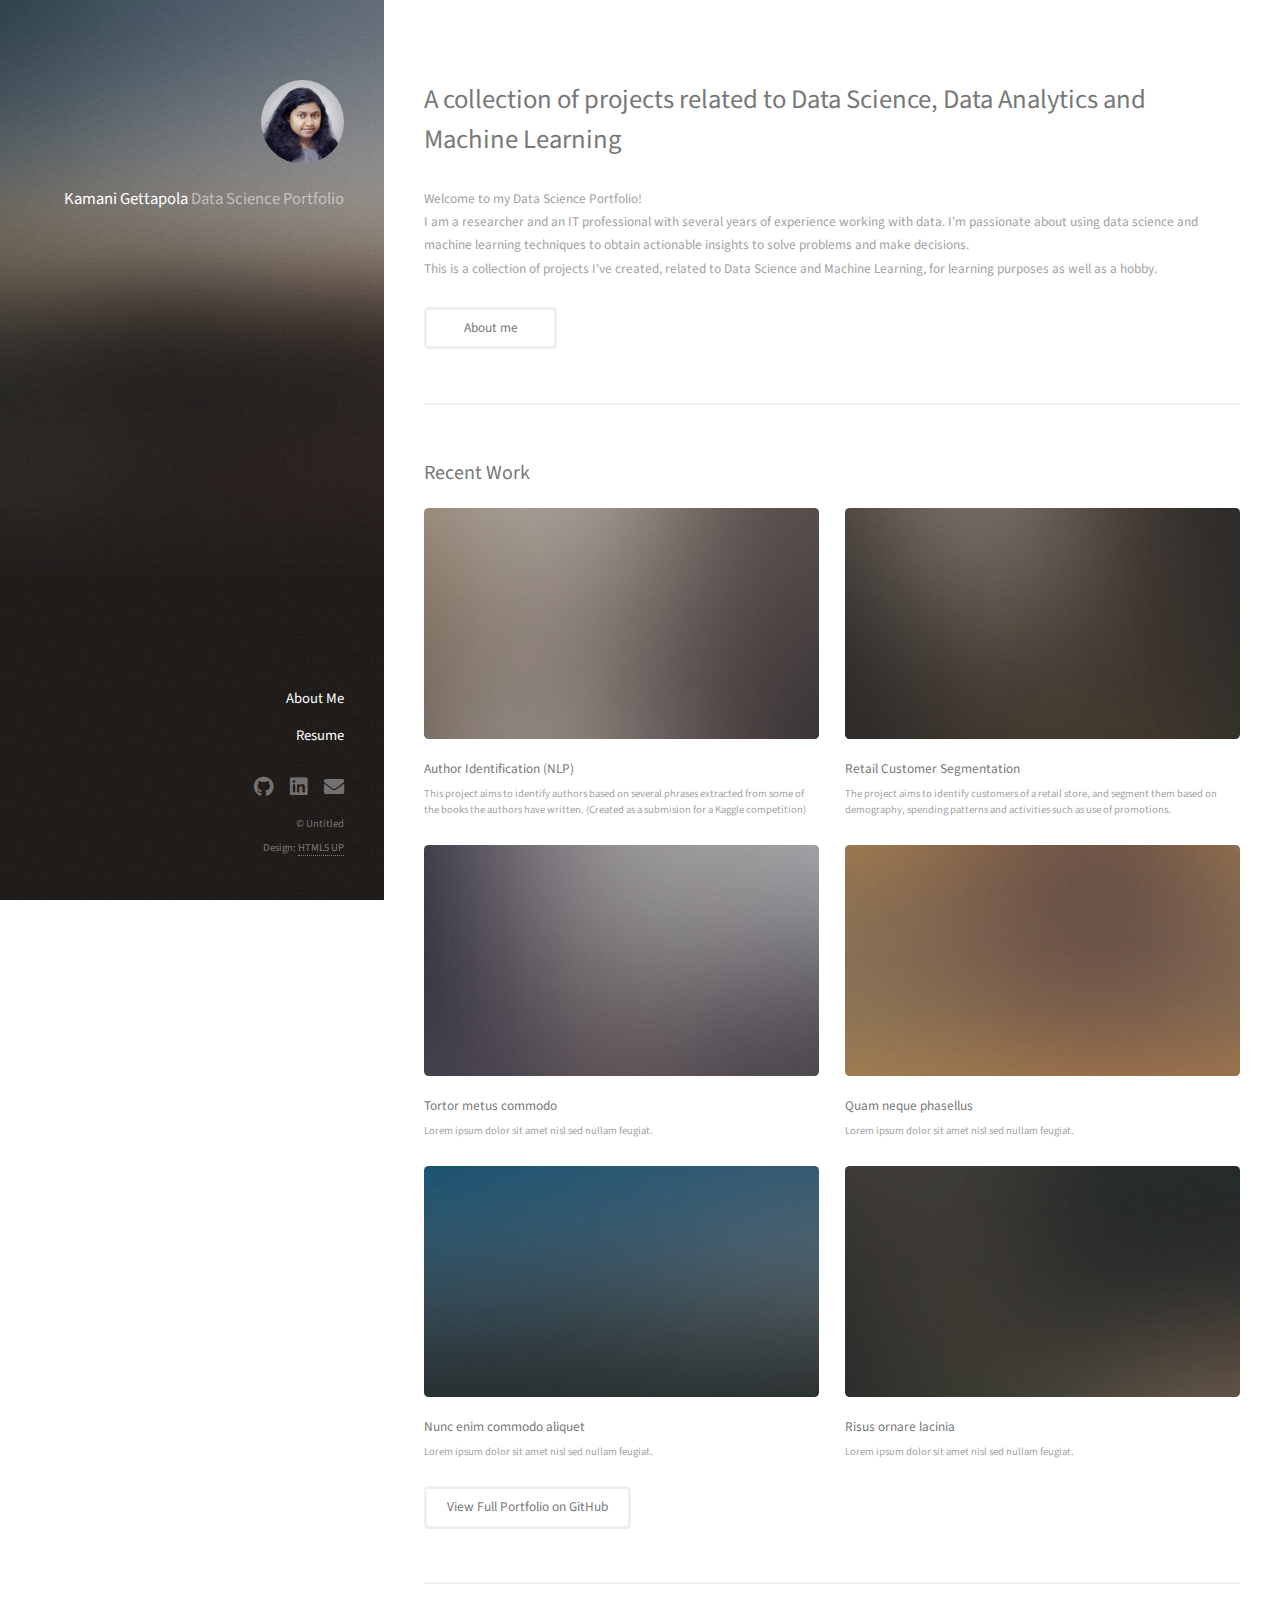
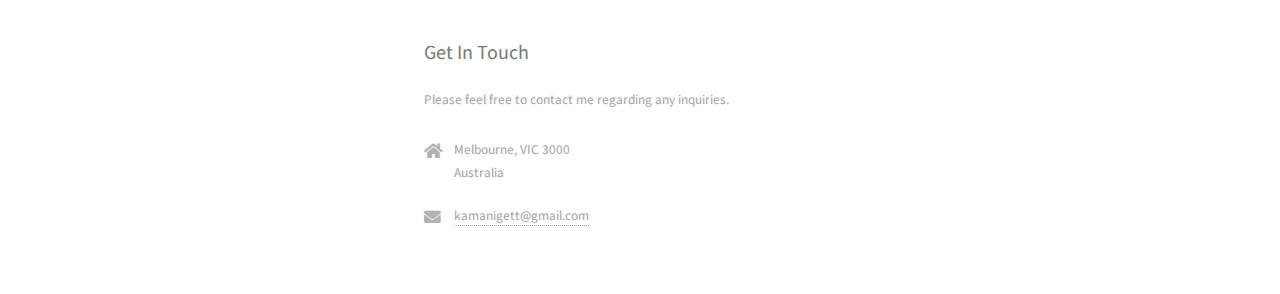
==== index.html @ 699a0526 "add two pages" ====
<!DOCTYPE HTML>
<!--
	Strata by HTML5 UP
	html5up.net | @ajlkn
	Free for personal and commercial use under the CCA 3.0 license (html5up.net/license)
-->
<html>

<head>
	<title>Strata by HTML5 UP</title>
	<meta charset="utf-8" />
	<meta name="viewport" content="width=device-width, initial-scale=1, user-scalable=no" />
	<link rel="stylesheet" href="assets/css/main.css" />
</head>

<body class="is-preload">

	<!-- Header -->
	<header id="header">
		<div class="inner">
			<a href="index.html" class="image avatar"><img src="images/avatar.jpg" alt="" /></a>
			<h1><strong>Kamani Gettapola</strong> <br>
				Data Science Portfolio<br /> </h1>

		</div>
		<div>
			<a href="about.html"><h4>About Me</h4></a>
			<a href="resume.html"><h4>Resume</h4></a>
		</div>
	</header>

	<!-- Main -->
	<div id="main">

		<!-- One -->
		<section id="one">
			<header class="major">
				<h2>A collection of projects related to Data Science, Data Analytics and Machine Learning</h2>
			</header>
			<p> Welcome to my Data Science Portfolio! <br> 
				I am a researcher and an IT professional with several years of experience working with data. 
				I'm passionate about using data science and machine learning techniques to obtain actionable insights to solve problems and make decisions.  
				<br>This is a collection of projects I've created, related to Data Science and Machine Learning, for learning purposes as well as a hobby. 
			</p>
			
			<ul class="actions">
				 <li><a href="#" class="button" onclick="location.href = './resume.html';">About me</a></li>
			</ul>
			 
		</section>

		<!-- Two -->
		<section id="two">
			<h2>Recent Work</h2>
			<div class="row">
				
				<article class="col-6 col-12-xsmall work-item">
					<a href = "https://www.kaggle.com/kigett/author-identification-nltk-naive-bayes" class="image fit thumb" alt=""><img src="images/thumbs/01.jpg"/></a>
					<h3> Author Identification (NLP)</h3>
					<p>This project aims to identify authors based on several phrases extracted from some of the books the authors have written. (Created as a submision for a Kaggle competition)</p>
				</article>

				<article class="col-6 col-12-xsmall work-item">
					<a href = "https://github.com/KIGet/Portfolio/blob/main/Projects/Customer%20Segmentation/CustomerSegmentation.ipynb" class="image fit thumb"><img src="images/thumbs/02.jpg" alt=""/></a>
					<h3>Retail Customer Segmentation </h3>
					<p>The project aims to identify customers of a retail store, and segment them based on demography, spending patterns and activities such as use of promotions.</p>
				</article>

				<article class="col-6 col-12-xsmall work-item">
					<a href = "" class="image fit thumb"><img src="images/thumbs/03.jpg" alt="" /></a>
					<h3>Tortor metus commodo</h3>
					<p>Lorem ipsum dolor sit amet nisl sed nullam feugiat.</p>
				</article>

				<article class="col-6 col-12-xsmall work-item">
					<a href=" " class="image fit thumb"><img src="images/thumbs/04.jpg" alt="" /></a>
					<h3>Quam neque phasellus</h3>
					<p>Lorem ipsum dolor sit amet nisl sed nullam feugiat.</p>
				</article>

				<article class="col-6 col-12-xsmall work-item">
					<a href=" " class="image fit thumb"><img src="images/thumbs/05.jpg" alt="" /></a>
					<h3>Nunc enim commodo aliquet</h3>
					<p>Lorem ipsum dolor sit amet nisl sed nullam feugiat.</p>
				</article>

				<article class="col-6 col-12-xsmall work-item">
					<a href=" " class="image fit thumb"><img src="images/thumbs/06.jpg" alt="" /></a>
					<h3>Risus ornare lacinia</h3>
					<p>Lorem ipsum dolor sit amet nisl sed nullam feugiat.</p>
				</article>

			</div>
			<ul class="actions">
				<li><a href="https://github.com/KIGet/Portfolio" class="button">View Full Portfolio on GitHub</a></li>
			</ul>
		</section>

		<!-- Three -->
		<section id="three">
			<h2>Get In Touch</h2>
			<p>Please feel free to contact me regarding any inquiries.</p>
			<div class="row">
				
				<div class="col-4 col-12-small">
					<ul class="labeled-icons">
						<li>
							<h3 class="icon solid fa-home"><span class="label">Address</span></h3>
							Melbourne, VIC 3000<br />
							Australia 
						</li>
						<!--
						<li>
							<h3 class="icon solid fa-mobile-alt"><span class="label">Phone</span></h3>
							
						</li>
						-->
						<li>
							<h3 class="icon solid fa-envelope"><span class="label">Email</span></h3>
							<a href="#">kamanigett@gmail.com</a>
						</li>
					</ul>
				</div>
			</div>
		</section>

		<!-- Four -->
		<!--
					<section id="four">
						<h2>Elements</h2>

						<section>
							<h4>Text</h4>
							<p>This is <b>bold</b> and this is <strong>strong</strong>. This is <i>italic</i> and this is <em>emphasized</em>.
							This is <sup>superscript</sup> text and this is <sub>subscript</sub> text.
							This is <u>underlined</u> and this is code: <code>for (;;) { ... }</code>. Finally, <a href="#">this is a link</a>.</p>
							<hr />
							<header>
								<h4>Heading with a Subtitle</h4>
								<p>Lorem ipsum dolor sit amet nullam id egestas urna aliquam</p>
							</header>
							<p>Nunc lacinia ante nunc ac lobortis. Interdum adipiscing gravida odio porttitor sem non mi integer non faucibus ornare mi ut ante amet placerat aliquet. Volutpat eu sed ante lacinia sapien lorem accumsan varius montes viverra nibh in adipiscing blandit tempus accumsan.</p>
							<header>
								<h5>Heading with a Subtitle</h5>
								<p>Lorem ipsum dolor sit amet nullam id egestas urna aliquam</p>
							</header>
							<p>Nunc lacinia ante nunc ac lobortis. Interdum adipiscing gravida odio porttitor sem non mi integer non faucibus ornare mi ut ante amet placerat aliquet. Volutpat eu sed ante lacinia sapien lorem accumsan varius montes viverra nibh in adipiscing blandit tempus accumsan.</p>
							<hr />
							<h2>Heading Level 2</h2>
							<h3>Heading Level 3</h3>
							<h4>Heading Level 4</h4>
							<h5>Heading Level 5</h5>
							<h6>Heading Level 6</h6>
							<hr />
							<h5>Blockquote</h5>
							<blockquote>Fringilla nisl. Donec accumsan interdum nisi, quis tincidunt felis sagittis eget tempus euismod. Vestibulum ante ipsum primis in faucibus vestibulum. Blandit adipiscing eu felis iaculis volutpat ac adipiscing accumsan faucibus. Vestibulum ante ipsum primis in faucibus lorem ipsum dolor sit amet nullam adipiscing eu felis.</blockquote>
							<h5>Preformatted</h5>
							<pre><code>i = 0;

while (!deck.isInOrder()) {
print 'Iteration ' + i;
deck.shuffle();
i++;
}

print 'It took ' + i + ' iterations to sort the deck.';</code></pre>
						</section>

						<section>
							<h4>Lists</h4>
							<div class="row">
								<div class="col-6 col-12-xsmall">
									<h5>Unordered</h5>
									<ul>
										<li>Dolor pulvinar etiam magna etiam.</li>
										<li>Sagittis adipiscing lorem eleifend.</li>
										<li>Felis enim feugiat dolore viverra.</li>
									</ul>
									<h5>Alternate</h5>
									<ul class="alt">
										<li>Dolor pulvinar etiam magna etiam.</li>
										<li>Sagittis adipiscing lorem eleifend.</li>
										<li>Felis enim feugiat dolore viverra.</li>
									</ul>
								</div>
								<div class="col-6 col-12-xsmall">
									<h5>Ordered</h5>
									<ol>
										<li>Dolor pulvinar etiam magna etiam.</li>
										<li>Etiam vel felis at lorem sed viverra.</li>
										<li>Felis enim feugiat dolore viverra.</li>
										<li>Dolor pulvinar etiam magna etiam.</li>
										<li>Etiam vel felis at lorem sed viverra.</li>
										<li>Felis enim feugiat dolore viverra.</li>
									</ol>
									<h5>Icons</h5>
									<ul class="icons">
										<li><a href="#" class="icon brands fa-twitter"><span class="label">Twitter</span></a></li>
										<li><a href="#" class="icon brands fa-facebook-f"><span class="label">Facebook</span></a></li>
										<li><a href="#" class="icon brands fa-instagram"><span class="label">Instagram</span></a></li>
										<li><a href="#" class="icon brands fa-github"><span class="label">Github</span></a></li>
										<li><a href="#" class="icon brands fa-dribbble"><span class="label">Dribbble</span></a></li>
										<li><a href="#" class="icon brands fa-tumblr"><span class="label">Tumblr</span></a></li>
									</ul>
								</div>
							</div>
							<h5>Actions</h5>
							<ul class="actions">
								<li><a href="#" class="button primary">Default</a></li>
								<li><a href="#" class="button">Default</a></li>
							</ul>
							<ul class="actions small">
								<li><a href="#" class="button primary small">Small</a></li>
								<li><a href="#" class="button small">Small</a></li>
							</ul>
							<div class="row">
								<div class="col-6 col-12-small">
									<ul class="actions stacked">
										<li><a href="#" class="button primary">Default</a></li>
										<li><a href="#" class="button">Default</a></li>
									</ul>
								</div>
								<div class="col-6 col-12-small">
									<ul class="actions stacked">
										<li><a href="#" class="button primary small">Small</a></li>
										<li><a href="#" class="button small">Small</a></li>
									</ul>
								</div>
								<div class="col-6 col-12-small">
									<ul class="actions stacked">
										<li><a href="#" class="button primary fit">Default</a></li>
										<li><a href="#" class="button fit">Default</a></li>
									</ul>
								</div>
								<div class="col-6 col-12-small">
									<ul class="actions stacked">
										<li><a href="#" class="button primary small fit">Small</a></li>
										<li><a href="#" class="button small fit">Small</a></li>
									</ul>
								</div>
							</div>
						</section>

						<section>
							<h4>Table</h4>
							<h5>Default</h5>
							<div class="table-wrapper">
								<table>
									<thead>
										<tr>
											<th>Name</th>
											<th>Description</th>
											<th>Price</th>
										</tr>
									</thead>
									<tbody>
										<tr>
											<td>Item One</td>
											<td>Ante turpis integer aliquet porttitor.</td>
											<td>29.99</td>
										</tr>
										<tr>
											<td>Item Two</td>
											<td>Vis ac commodo adipiscing arcu aliquet.</td>
											<td>19.99</td>
										</tr>
										<tr>
											<td>Item Three</td>
											<td> Morbi faucibus arcu accumsan lorem.</td>
											<td>29.99</td>
										</tr>
										<tr>
											<td>Item Four</td>
											<td>Vitae integer tempus condimentum.</td>
											<td>19.99</td>
										</tr>
										<tr>
											<td>Item Five</td>
											<td>Ante turpis integer aliquet porttitor.</td>
											<td>29.99</td>
										</tr>
									</tbody>
									<tfoot>
										<tr>
											<td colspan="2"></td>
											<td>100.00</td>
										</tr>
									</tfoot>
								</table>
							</div>

							<h5>Alternate</h5>
							<div class="table-wrapper">
								<table class="alt">
									<thead>
										<tr>
											<th>Name</th>
											<th>Description</th>
											<th>Price</th>
										</tr>
									</thead>
									<tbody>
										<tr>
											<td>Item One</td>
											<td>Ante turpis integer aliquet porttitor.</td>
											<td>29.99</td>
										</tr>
										<tr>
											<td>Item Two</td>
											<td>Vis ac commodo adipiscing arcu aliquet.</td>
											<td>19.99</td>
										</tr>
										<tr>
											<td>Item Three</td>
											<td> Morbi faucibus arcu accumsan lorem.</td>
											<td>29.99</td>
										</tr>
										<tr>
											<td>Item Four</td>
											<td>Vitae integer tempus condimentum.</td>
											<td>19.99</td>
										</tr>
										<tr>
											<td>Item Five</td>
											<td>Ante turpis integer aliquet porttitor.</td>
											<td>29.99</td>
										</tr>
									</tbody>
									<tfoot>
										<tr>
											<td colspan="2"></td>
											<td>100.00</td>
										</tr>
									</tfoot>
								</table>
							</div>
						</section>

						<section>
							<h4>Buttons</h4>
							<ul class="actions">
								<li><a href="#" class="button primary">Primary</a></li>
								<li><a href="#" class="button">Default</a></li>
							</ul>
							<ul class="actions">
								<li><a href="#" class="button large">Large</a></li>
								<li><a href="#" class="button">Default</a></li>
								<li><a href="#" class="button small">Small</a></li>
							</ul>
							<ul class="actions fit">
								<li><a href="#" class="button primary fit">Fit</a></li>
								<li><a href="#" class="button fit">Fit</a></li>
							</ul>
							<ul class="actions fit small">
								<li><a href="#" class="button primary fit small">Fit + Small</a></li>
								<li><a href="#" class="button fit small">Fit + Small</a></li>
							</ul>
							<ul class="actions">
								<li><a href="#" class="button primary icon solid fa-download">Icon</a></li>
								<li><a href="#" class="button icon solid fa-download">Icon</a></li>
							</ul>
							<ul class="actions">
								<li><span class="button primary disabled">Primary</span></li>
								<li><span class="button disabled">Default</span></li>
							</ul>
						</section>

						<section>
							<h4>Form</h4>
							<form method="post" action="#">
								<div class="row gtr-uniform gtr-50">
									<div class="col-6 col-12-xsmall">
										<input type="text" name="demo-name" id="demo-name" value="" placeholder="Name" />
									</div>
									<div class="col-6 col-12-xsmall">
										<input type="email" name="demo-email" id="demo-email" value="" placeholder="Email" />
									</div>
									<div class="col-12">
										<select name="demo-category" id="demo-category">
											<option value="">- Category -</option>
											<option value="1">Manufacturing</option>
											<option value="1">Shipping</option>
											<option value="1">Administration</option>
											<option value="1">Human Resources</option>
										</select>
									</div>
									<div class="col-4 col-12-small">
										<input type="radio" id="demo-priority-low" name="demo-priority" checked>
										<label for="demo-priority-low">Low Priority</label>
									</div>
									<div class="col-4 col-12-small">
										<input type="radio" id="demo-priority-normal" name="demo-priority">
										<label for="demo-priority-normal">Normal Priority</label>
									</div>
									<div class="col-4 col-12-small">
										<input type="radio" id="demo-priority-high" name="demo-priority">
										<label for="demo-priority-high">High Priority</label>
									</div>
									<div class="col-6 col-12-small">
										<input type="checkbox" id="demo-copy" name="demo-copy">
										<label for="demo-copy">Email me a copy of this message</label>
									</div>
									<div class="col-6 col-12-small">
										<input type="checkbox" id="demo-human" name="demo-human" checked>
										<label for="demo-human">I am a human and not a robot</label>
									</div>
									<div class="col-12">
										<textarea name="demo-message" id="demo-message" placeholder="Enter your message" rows="6"></textarea>
									</div>
									<div class="col-12">
										<ul class="actions">
											<li><input type="submit" value="Send Message" class="primary" /></li>
											<li><input type="reset" value="Reset" /></li>
										</ul>
									</div>
								</div>
							</form>
						</section>

						<section>
							<h4>Image</h4>
							<h5>Fit</h5>
							<div class="box alt">
								<div class="row gtr-50 gtr-uniform">
									<div class="col-12"><span class="image fit"><img src="images/fulls/05.jpg" alt="" /></span></div>
									<div class="col-4"><span class="image fit"><img src="images/thumbs/01.jpg" alt="" /></span></div>
									<div class="col-4"><span class="image fit"><img src="images/thumbs/02.jpg" alt="" /></span></div>
									<div class="col-4"><span class="image fit"><img src="images/thumbs/03.jpg" alt="" /></span></div>
									<div class="col-4"><span class="image fit"><img src="images/thumbs/04.jpg" alt="" /></span></div>
									<div class="col-4"><span class="image fit"><img src="images/thumbs/05.jpg" alt="" /></span></div>
									<div class="col-4"><span class="image fit"><img src="images/thumbs/06.jpg" alt="" /></span></div>
									<div class="col-4"><span class="image fit"><img src="images/thumbs/03.jpg" alt="" /></span></div>
									<div class="col-4"><span class="image fit"><img src="images/thumbs/02.jpg" alt="" /></span></div>
									<div class="col-4"><span class="image fit"><img src="images/thumbs/01.jpg" alt="" /></span></div>
								</div>
							</div>
							<h5>Left &amp; Right</h5>
							<p><span class="image left"><img src="images/avatar.jpg" alt="" /></span>Fringilla nisl. Donec accumsan interdum nisi, quis tincidunt felis sagittis eget. tempus euismod. Vestibulum ante ipsum primis in faucibus vestibulum. Blandit adipiscing eu felis iaculis volutpat ac adipiscing accumsan eu faucibus. Integer ac pellentesque praesent tincidunt felis sagittis eget. tempus euismod. Vestibulum ante ipsum primis in faucibus vestibulum. Blandit adipiscing eu felis iaculis volutpat ac adipiscing accumsan eu faucibus. Integer ac pellentesque praesent. Donec accumsan interdum nisi, quis tincidunt felis sagittis eget. tempus euismod. Vestibulum ante ipsum primis in faucibus vestibulum. Blandit adipiscing eu felis iaculis volutpat ac adipiscing accumsan eu faucibus. Integer ac pellentesque praesent tincidunt felis sagittis eget. tempus euismod. Vestibulum ante ipsum primis in faucibus vestibulum. Blandit adipiscing eu felis iaculis volutpat ac adipiscing accumsan eu faucibus. Integer ac pellentesque praesent.</p>
							<p><span class="image right"><img src="images/avatar.jpg" alt="" /></span>Fringilla nisl. Donec accumsan interdum nisi, quis tincidunt felis sagittis eget. tempus euismod. Vestibulum ante ipsum primis in faucibus vestibulum. Blandit adipiscing eu felis iaculis volutpat ac adipiscing accumsan eu faucibus. Integer ac pellentesque praesent tincidunt felis sagittis eget. tempus euismod. Vestibulum ante ipsum primis in faucibus vestibulum. Blandit adipiscing eu felis iaculis volutpat ac adipiscing accumsan eu faucibus. Integer ac pellentesque praesent. Donec accumsan interdum nisi, quis tincidunt felis sagittis eget. tempus euismod. Vestibulum ante ipsum primis in faucibus vestibulum. Blandit adipiscing eu felis iaculis volutpat ac adipiscing accumsan eu faucibus. Integer ac pellentesque praesent tincidunt felis sagittis eget. tempus euismod. Vestibulum ante ipsum primis in faucibus vestibulum. Blandit adipiscing eu felis iaculis volutpat ac adipiscing accumsan eu faucibus. Integer ac pellentesque praesent.</p>
						</section>

					</section>
				-->

	</div>

	<!-- Footer -->
	<footer id="footer">
		<div class="inner">
			<ul class="icons">
				<li><a href="https://github.com/KIGet/Portfolio" class="icon brands fa-github"><span class="label">Github</span></a></li>
				<li><a href="https://www.linkedin.com/in/indrachapagettapola/" class="icon brands fa-linkedin"><span class="label">LinkedIn</span></a></li>
				<li><a href="mailto:kamanigett@gmail.com" class="icon solid fa-envelope"><span class="label">Email</span></a></li>
			</ul>
			<ul class="copyright">
				<li>&copy; Untitled</li>
				<li>Design: <a href="http://html5up.net">HTML5 UP</a></li>
			</ul>
		</div>
	</footer>

	<!-- Scripts -->
	<script src="assets/js/jquery.min.js"></script>
	<!-- 	<script src="assets/js/jquery.poptrox.min.js"></script> -->
	<script src="assets/js/browser.min.js"></script>
	<script src="assets/js/breakpoints.min.js"></script>
	<script src="assets/js/util.js"></script>
	<script src="assets/js/main.js"></script>

</body>

</html>
---- assets/css/main.css ----
@import url("fontawesome-all.min.css");
@import url("https://fonts.googleapis.com/css?family=Source+Sans+Pro:400,400italic");

/*
	Strata by HTML5 UP
	html5up.net | @ajlkn
	Free for personal and commercial use under the CCA 3.0 license (html5up.net/license)
*/

html, body, div, span, applet, object,
iframe, h1, h2, h3, h4, h5, h6, p, blockquote,
pre, a, abbr, acronym, address, big, cite,
code, del, dfn, em, img, ins, kbd, q, s, samp,
small, strike, strong, sub, sup, tt, var, b,
u, i, center, dl, dt, dd, ol, ul, li, fieldset,
form, label, legend, table, caption, tbody,
tfoot, thead, tr, th, td, article, aside,
canvas, details, embed, figure, figcaption,
footer, header, hgroup, menu, nav, output, ruby,
section, summary, time, mark, audio, video {
	margin: 0;
	padding: 0;
	border: 0;
	font-size: 100%;
	font: inherit;
	vertical-align: baseline;}

article, aside, details, figcaption, figure,
footer, header, hgroup, menu, nav, section {
	display: block;}

body {
	line-height: 1;
}

ol, ul {
	list-style: none;
}

blockquote, q {
	quotes: none;
}

	blockquote:before, blockquote:after, q:before, q:after {
		content: '';
		content: none;
	}

table {
	border-collapse: collapse;
	border-spacing: 0;
}

body {
	-webkit-text-size-adjust: none;
}

mark {
	background-color: transparent;
	color: inherit;
}

input::-moz-focus-inner {
	border: 0;
	padding: 0;
}

input, select, textarea {
	-moz-appearance: none;
	-webkit-appearance: none;
	-ms-appearance: none;
	appearance: none;
}

/* Basic */

	html {
		box-sizing: border-box;
	}

	*, *:before, *:after {
		box-sizing: inherit;
	}

	body {
		background: #fff;
	}

		body.is-preload *, body.is-preload *:before, body.is-preload *:after {
			-moz-animation: none !important;
			-webkit-animation: none !important;
			-ms-animation: none !important;
			animation: none !important;
			-moz-transition: none !important;
			-webkit-transition: none !important;
			-ms-transition: none !important;
			transition: none !important;
		}

	body, input, select, textarea {
		color: #a2a2a2;
		font-family: "Source Sans Pro", Helvetica, sans-serif;
		font-size: 11pt;
		font-weight: 400;
		line-height: 1.75em;
	}

	a {
		-moz-transition: color 0.2s ease-in-out, border-color 0.2s ease-in-out;
		-webkit-transition: color 0.2s ease-in-out, border-color 0.2s ease-in-out;
		-ms-transition: color 0.2s ease-in-out, border-color 0.2s ease-in-out;
		transition: color 0.2s ease-in-out, border-color 0.2s ease-in-out;
		border-bottom: dotted 1px;
		color: #49bf9d;
		text-decoration: none;
	}

		a:hover {
			border-bottom-color: transparent;
			color: #49bf9d !important;
			text-decoration: none;
		}

	strong, b {
		color: #787878;
		font-weight: 400;
	}

	em, i {
		font-style: italic;
	}

	p {
		margin: 0 0 2em 0;
	}

	h1, h2, h3, h4, h5, h6 {
		color: #787878;
		font-weight: 400;
		line-height: 1em;
		margin: 0 0 1em 0;
	}

		h1 a, h2 a, h3 a, h4 a, h5 a, h6 a {
			color: inherit;
			text-decoration: none;
		}

	h1 {
		font-size: 2.0em;
		line-height: 1.5em;
	}

	h2 {
		font-size: 1.5em;
		line-height: 1.5em;
	}

	h3 {
		font-size: 1.25em;
		line-height: 1.5em;
	}

	h4 {
		font-size: 1.1em;
		line-height: 1.5em;
	}

	h5 {
		font-size: 0.9em;
		line-height: 1.5em;
	}

	h6 {
		font-size: 0.7em;
		line-height: 1.5em;
	}

	sub {
		font-size: 0.8em;
		position: relative;
		top: 0.5em;
	}

	sup {
		font-size: 0.8em;
		position: relative;
		top: -0.5em;
	}

	hr {
		border: 0;
		border-bottom: solid 2px #efefef;
		margin: 2em 0;
	}

		hr.major {
			margin: 3em 0;
		}

	blockquote {
		border-left: solid 6px #efefef;
		font-style: italic;
		margin: 0 0 2em 0;
		padding: 0.5em 0 0.5em 1.5em;
	}

	code {
		background: #f7f7f7;
		border-radius: 0.35em;
		border: solid 2px #efefef;
		font-family: "Courier New", monospace;
		font-size: 0.9em;
		margin: 0 0.25em;
		padding: 0.25em 0.65em;
	}

	pre {
		-webkit-overflow-scrolling: touch;
		font-family: "Courier New", monospace;
		font-size: 0.9em;
		margin: 0 0 2em 0;
	}

		pre code {
			display: block;
			line-height: 1.75em;
			padding: 1em 1.5em;
			overflow-x: auto;
		}

	.align-left {
		text-align: left;
	}

	.align-center {
		text-align: center;
	}

	.align-right {
		text-align: right;
	}

/* Container */

	.container {
		margin: 0 auto;
		max-width: calc(100% - 4em);
		width: 100%;
	}

		.container.xsmall {
			width: 25%;
		}

		.container.small {
			width: 50%;
		}

		.container.medium {
			width: 75%;
		}

		.container.large {
			width: 125%;
		}

		.container.xlarge {
			width: 150%;
		}

		.container.max {
			width: 100%;
		}

		@media screen and (max-width: 980px) {

			.container {
				width: 100% !important;
				max-width: 100% !important;
			}

		}

		@media screen and (max-width: 480px) {

			.container {
				max-width: calc(100% - 3em);
			}

		}

/* Row */

	.row {
		display: flex;
		flex-wrap: wrap;
		box-sizing: border-box;
		align-items: stretch;
	}

		.row > * {
			box-sizing: border-box;
		}

		.row.gtr-uniform > * > :last-child {
			margin-bottom: 0;
		}

		.row.aln-left {
			justify-content: flex-start;
		}

		.row.aln-center {
			justify-content: center;
		}

		.row.aln-right {
			justify-content: flex-end;
		}

		.row.aln-top {
			align-items: flex-start;
		}

		.row.aln-middle {
			align-items: center;
		}

		.row.aln-bottom {
			align-items: flex-end;
		}

		.row > .imp {
			order: -1;
		}

		.row > .col-1 {
			width: 8.33333%;
		}

		.row > .off-1 {
			margin-left: 8.33333%;
		}

		.row > .col-2 {
			width: 16.66667%;
		}

		.row > .off-2 {
			margin-left: 16.66667%;
		}

		.row > .col-3 {
			width: 25%;
		}

		.row > .off-3 {
			margin-left: 25%;
		}

		.row > .col-4 {
			width: 33.33333%;
		}

		.row > .off-4 {
			margin-left: 33.33333%;
		}

		.row > .col-5 {
			width: 41.66667%;
		}

		.row > .off-5 {
			margin-left: 41.66667%;
		}

		.row > .col-6 {
			width: 50%;
		}

		.row > .off-6 {
			margin-left: 50%;
		}

		.row > .col-7 {
			width: 58.33333%;
		}

		.row > .off-7 {
			margin-left: 58.33333%;
		}

		.row > .col-8 {
			width: 66.66667%;
		}

		.row > .off-8 {
			margin-left: 66.66667%;
		}

		.row > .col-9 {
			width: 75%;
		}

		.row > .off-9 {
			margin-left: 75%;
		}

		.row > .col-10 {
			width: 83.33333%;
		}

		.row > .off-10 {
			margin-left: 83.33333%;
		}

		.row > .col-11 {
			width: 91.66667%;
		}

		.row > .off-11 {
			margin-left: 91.66667%;
		}

		.row > .col-12 {
			width: 100%;
		}

		.row > .off-12 {
			margin-left: 100%;
		}

		.row.gtr-0 {
			margin-top: 0;
			margin-left: 0em;
		}

			.row.gtr-0 > * {
				padding: 0 0 0 0em;
			}

			.row.gtr-0.gtr-uniform {
				margin-top: 0em;
			}

				.row.gtr-0.gtr-uniform > * {
					padding-top: 0em;
				}

		.row.gtr-25 {
			margin-top: 0;
			margin-left: -0.625em;
		}

			.row.gtr-25 > * {
				padding: 0 0 0 0.625em;
			}

			.row.gtr-25.gtr-uniform {
				margin-top: -0.625em;
			}

				.row.gtr-25.gtr-uniform > * {
					padding-top: 0.625em;
				}

		.row.gtr-50 {
			margin-top: 0;
			margin-left: -1.25em;
		}

			.row.gtr-50 > * {
				padding: 0 0 0 1.25em;
			}

			.row.gtr-50.gtr-uniform {
				margin-top: -1.25em;
			}

				.row.gtr-50.gtr-uniform > * {
					padding-top: 1.25em;
				}

		.row {
			margin-top: 0;
			margin-left: -2.5em;
		}

			.row > * {
				padding: 0 0 0 2.5em;
			}

			.row.gtr-uniform {
				margin-top: -2.5em;
			}

				.row.gtr-uniform > * {
					padding-top: 2.5em;
				}

		.row.gtr-150 {
			margin-top: 0;
			margin-left: -3.75em;
		}

			.row.gtr-150 > * {
				padding: 0 0 0 3.75em;
			}

			.row.gtr-150.gtr-uniform {
				margin-top: -3.75em;
			}

				.row.gtr-150.gtr-uniform > * {
					padding-top: 3.75em;
				}

		.row.gtr-200 {
			margin-top: 0;
			margin-left: -5em;
		}

			.row.gtr-200 > * {
				padding: 0 0 0 5em;
			}

			.row.gtr-200.gtr-uniform {
				margin-top: -5em;
			}

				.row.gtr-200.gtr-uniform > * {
					padding-top: 5em;
				}

		@media screen and (max-width: 1800px) {

			.row {
				display: flex;
				flex-wrap: wrap;
				box-sizing: border-box;
				align-items: stretch;
			}

				.row > * {
					box-sizing: border-box;
				}

				.row.gtr-uniform > * > :last-child {
					margin-bottom: 0;
				}

				.row.aln-left {
					justify-content: flex-start;
				}

				.row.aln-center {
					justify-content: center;
				}

				.row.aln-right {
					justify-content: flex-end;
				}

				.row.aln-top {
					align-items: flex-start;
				}

				.row.aln-middle {
					align-items: center;
				}

				.row.aln-bottom {
					align-items: flex-end;
				}

				.row > .imp-xlarge {
					order: -1;
				}

				.row > .col-1-xlarge {
					width: 8.33333%;
				}

				.row > .off-1-xlarge {
					margin-left: 8.33333%;
				}

				.row > .col-2-xlarge {
					width: 16.66667%;
				}

				.row > .off-2-xlarge {
					margin-left: 16.66667%;
				}

				.row > .col-3-xlarge {
					width: 25%;
				}

				.row > .off-3-xlarge {
					margin-left: 25%;
				}

				.row > .col-4-xlarge {
					width: 33.33333%;
				}

				.row > .off-4-xlarge {
					margin-left: 33.33333%;
				}

				.row > .col-5-xlarge {
					width: 41.66667%;
				}

				.row > .off-5-xlarge {
					margin-left: 41.66667%;
				}

				.row > .col-6-xlarge {
					width: 50%;
				}

				.row > .off-6-xlarge {
					margin-left: 50%;
				}

				.row > .col-7-xlarge {
					width: 58.33333%;
				}

				.row > .off-7-xlarge {
					margin-left: 58.33333%;
				}

				.row > .col-8-xlarge {
					width: 66.66667%;
				}

				.row > .off-8-xlarge {
					margin-left: 66.66667%;
				}

				.row > .col-9-xlarge {
					width: 75%;
				}

				.row > .off-9-xlarge {
					margin-left: 75%;
				}

				.row > .col-10-xlarge {
					width: 83.33333%;
				}

				.row > .off-10-xlarge {
					margin-left: 83.33333%;
				}

				.row > .col-11-xlarge {
					width: 91.66667%;
				}

				.row > .off-11-xlarge {
					margin-left: 91.66667%;
				}

				.row > .col-12-xlarge {
					width: 100%;
				}

				.row > .off-12-xlarge {
					margin-left: 100%;
				}

				.row.gtr-0 {
					margin-top: 0;
					margin-left: 0em;
				}

					.row.gtr-0 > * {
						padding: 0 0 0 0em;
					}

					.row.gtr-0.gtr-uniform {
						margin-top: 0em;
					}

						.row.gtr-0.gtr-uniform > * {
							padding-top: 0em;
						}

				.row.gtr-25 {
					margin-top: 0;
					margin-left: -0.625em;
				}

					.row.gtr-25 > * {
						padding: 0 0 0 0.625em;
					}

					.row.gtr-25.gtr-uniform {
						margin-top: -0.625em;
					}

						.row.gtr-25.gtr-uniform > * {
							padding-top: 0.625em;
						}

				.row.gtr-50 {
					margin-top: 0;
					margin-left: -1.25em;
				}

					.row.gtr-50 > * {
						padding: 0 0 0 1.25em;
					}

					.row.gtr-50.gtr-uniform {
						margin-top: -1.25em;
					}

						.row.gtr-50.gtr-uniform > * {
							padding-top: 1.25em;
						}

				.row {
					margin-top: 0;
					margin-left: -2.5em;
				}

					.row > * {
						padding: 0 0 0 2.5em;
					}

					.row.gtr-uniform {
						margin-top: -2.5em;
					}

						.row.gtr-uniform > * {
							padding-top: 2.5em;
						}

				.row.gtr-150 {
					margin-top: 0;
					margin-left: -3.75em;
				}

					.row.gtr-150 > * {
						padding: 0 0 0 3.75em;
					}

					.row.gtr-150.gtr-uniform {
						margin-top: -3.75em;
					}

						.row.gtr-150.gtr-uniform > * {
							padding-top: 3.75em;
						}

				.row.gtr-200 {
					margin-top: 0;
					margin-left: -5em;
				}

					.row.gtr-200 > * {
						padding: 0 0 0 5em;
					}

					.row.gtr-200.gtr-uniform {
						margin-top: -5em;
					}

						.row.gtr-200.gtr-uniform > * {
							padding-top: 5em;
						}

		}

		@media screen and (max-width: 1280px) {

			.row {
				display: flex;
				flex-wrap: wrap;
				box-sizing: border-box;
				align-items: stretch;
			}

				.row > * {
					box-sizing: border-box;
				}

				.row.gtr-uniform > * > :last-child {
					margin-bottom: 0;
				}

				.row.aln-left {
					justify-content: flex-start;
				}

				.row.aln-center {
					justify-content: center;
				}

				.row.aln-right {
					justify-content: flex-end;
				}

				.row.aln-top {
					align-items: flex-start;
				}

				.row.aln-middle {
					align-items: center;
				}

				.row.aln-bottom {
					align-items: flex-end;
				}

				.row > .imp-large {
					order: -1;
				}

				.row > .col-1-large {
					width: 8.33333%;
				}

				.row > .off-1-large {
					margin-left: 8.33333%;
				}

				.row > .col-2-large {
					width: 16.66667%;
				}

				.row > .off-2-large {
					margin-left: 16.66667%;
				}

				.row > .col-3-large {
					width: 25%;
				}

				.row > .off-3-large {
					margin-left: 25%;
				}

				.row > .col-4-large {
					width: 33.33333%;
				}

				.row > .off-4-large {
					margin-left: 33.33333%;
				}

				.row > .col-5-large {
					width: 41.66667%;
				}

				.row > .off-5-large {
					margin-left: 41.66667%;
				}

				.row > .col-6-large {
					width: 50%;
				}

				.row > .off-6-large {
					margin-left: 50%;
				}

				.row > .col-7-large {
					width: 58.33333%;
				}

				.row > .off-7-large {
					margin-left: 58.33333%;
				}

				.row > .col-8-large {
					width: 66.66667%;
				}

				.row > .off-8-large {
					margin-left: 66.66667%;
				}

				.row > .col-9-large {
					width: 75%;
				}

				.row > .off-9-large {
					margin-left: 75%;
				}

				.row > .col-10-large {
					width: 83.33333%;
				}

				.row > .off-10-large {
					margin-left: 83.33333%;
				}

				.row > .col-11-large {
					width: 91.66667%;
				}

				.row > .off-11-large {
					margin-left: 91.66667%;
				}

				.row > .col-12-large {
					width: 100%;
				}

				.row > .off-12-large {
					margin-left: 100%;
				}

				.row.gtr-0 {
					margin-top: 0;
					margin-left: 0em;
				}

					.row.gtr-0 > * {
						padding: 0 0 0 0em;
					}

					.row.gtr-0.gtr-uniform {
						margin-top: 0em;
					}

						.row.gtr-0.gtr-uniform > * {
							padding-top: 0em;
						}

				.row.gtr-25 {
					margin-top: 0;
					margin-left: -0.5em;
				}

					.row.gtr-25 > * {
						padding: 0 0 0 0.5em;
					}

					.row.gtr-25.gtr-uniform {
						margin-top: -0.5em;
					}

						.row.gtr-25.gtr-uniform > * {
							padding-top: 0.5em;
						}

				.row.gtr-50 {
					margin-top: 0;
					margin-left: -1em;
				}

					.row.gtr-50 > * {
						padding: 0 0 0 1em;
					}

					.row.gtr-50.gtr-uniform {
						margin-top: -1em;
					}

						.row.gtr-50.gtr-uniform > * {
							padding-top: 1em;
						}

				.row {
					margin-top: 0;
					margin-left: -2em;
				}

					.row > * {
						padding: 0 0 0 2em;
					}

					.row.gtr-uniform {
						margin-top: -2em;
					}

						.row.gtr-uniform > * {
							padding-top: 2em;
						}

				.row.gtr-150 {
					margin-top: 0;
					margin-left: -3em;
				}

					.row.gtr-150 > * {
						padding: 0 0 0 3em;
					}

					.row.gtr-150.gtr-uniform {
						margin-top: -3em;
					}

						.row.gtr-150.gtr-uniform > * {
							padding-top: 3em;
						}

				.row.gtr-200 {
					margin-top: 0;
					margin-left: -4em;
				}

					.row.gtr-200 > * {
						padding: 0 0 0 4em;
					}

					.row.gtr-200.gtr-uniform {
						margin-top: -4em;
					}

						.row.gtr-200.gtr-uniform > * {
							padding-top: 4em;
						}

		}

		@media screen and (max-width: 980px) {

			.row {
				display: flex;
				flex-wrap: wrap;
				box-sizing: border-box;
				align-items: stretch;
			}

				.row > * {
					box-sizing: border-box;
				}

				.row.gtr-uniform > * > :last-child {
					margin-bottom: 0;
				}

				.row.aln-left {
					justify-content: flex-start;
				}

				.row.aln-center {
					justify-content: center;
				}

				.row.aln-right {
					justify-content: flex-end;
				}

				.row.aln-top {
					align-items: flex-start;
				}

				.row.aln-middle {
					align-items: center;
				}

				.row.aln-bottom {
					align-items: flex-end;
				}

				.row > .imp-medium {
					order: -1;
				}

				.row > .col-1-medium {
					width: 8.33333%;
				}

				.row > .off-1-medium {
					margin-left: 8.33333%;
				}

				.row > .col-2-medium {
					width: 16.66667%;
				}

				.row > .off-2-medium {
					margin-left: 16.66667%;
				}

				.row > .col-3-medium {
					width: 25%;
				}

				.row > .off-3-medium {
					margin-left: 25%;
				}

				.row > .col-4-medium {
					width: 33.33333%;
				}

				.row > .off-4-medium {
					margin-left: 33.33333%;
				}

				.row > .col-5-medium {
					width: 41.66667%;
				}

				.row > .off-5-medium {
					margin-left: 41.66667%;
				}

				.row > .col-6-medium {
					width: 50%;
				}

				.row > .off-6-medium {
					margin-left: 50%;
				}

				.row > .col-7-medium {
					width: 58.33333%;
				}

				.row > .off-7-medium {
					margin-left: 58.33333%;
				}

				.row > .col-8-medium {
					width: 66.66667%;
				}

				.row > .off-8-medium {
					margin-left: 66.66667%;
				}

				.row > .col-9-medium {
					width: 75%;
				}

				.row > .off-9-medium {
					margin-left: 75%;
				}

				.row > .col-10-medium {
					width: 83.33333%;
				}

				.row > .off-10-medium {
					margin-left: 83.33333%;
				}

				.row > .col-11-medium {
					width: 91.66667%;
				}

				.row > .off-11-medium {
					margin-left: 91.66667%;
				}

				.row > .col-12-medium {
					width: 100%;
				}

				.row > .off-12-medium {
					margin-left: 100%;
				}

				.row.gtr-0 {
					margin-top: 0;
					margin-left: 0em;
				}

					.row.gtr-0 > * {
						padding: 0 0 0 0em;
					}

					.row.gtr-0.gtr-uniform {
						margin-top: 0em;
					}

						.row.gtr-0.gtr-uniform > * {
							padding-top: 0em;
						}

				.row.gtr-25 {
					margin-top: 0;
					margin-left: -0.5em;
				}

					.row.gtr-25 > * {
						padding: 0 0 0 0.5em;
					}

					.row.gtr-25.gtr-uniform {
						margin-top: -0.5em;
					}

						.row.gtr-25.gtr-uniform > * {
							padding-top: 0.5em;
						}

				.row.gtr-50 {
					margin-top: 0;
					margin-left: -1em;
				}

					.row.gtr-50 > * {
						padding: 0 0 0 1em;
					}

					.row.gtr-50.gtr-uniform {
						margin-top: -1em;
					}

						.row.gtr-50.gtr-uniform > * {
							padding-top: 1em;
						}

				.row {
					margin-top: 0;
					margin-left: -2em;
				}

					.row > * {
						padding: 0 0 0 2em;
					}

					.row.gtr-uniform {
						margin-top: -2em;
					}

						.row.gtr-uniform > * {
							padding-top: 2em;
						}

				.row.gtr-150 {
					margin-top: 0;
					margin-left: -3em;
				}

					.row.gtr-150 > * {
						padding: 0 0 0 3em;
					}

					.row.gtr-150.gtr-uniform {
						margin-top: -3em;
					}

						.row.gtr-150.gtr-uniform > * {
							padding-top: 3em;
						}

				.row.gtr-200 {
					margin-top: 0;
					margin-left: -4em;
				}

					.row.gtr-200 > * {
						padding: 0 0 0 4em;
					}

					.row.gtr-200.gtr-uniform {
						margin-top: -4em;
					}

						.row.gtr-200.gtr-uniform > * {
							padding-top: 4em;
						}

		}

		@media screen and (max-width: 736px) {

			.row {
				display: flex;
				flex-wrap: wrap;
				box-sizing: border-box;
				align-items: stretch;
			}

				.row > * {
					box-sizing: border-box;
				}

				.row.gtr-uniform > * > :last-child {
					margin-bottom: 0;
				}

				.row.aln-left {
					justify-content: flex-start;
				}

				.row.aln-center {
					justify-content: center;
				}

				.row.aln-right {
					justify-content: flex-end;
				}

				.row.aln-top {
					align-items: flex-start;
				}

				.row.aln-middle {
					align-items: center;
				}

				.row.aln-bottom {
					align-items: flex-end;
				}

				.row > .imp-small {
					order: -1;
				}

				.row > .col-1-small {
					width: 8.33333%;
				}

				.row > .off-1-small {
					margin-left: 8.33333%;
				}

				.row > .col-2-small {
					width: 16.66667%;
				}

				.row > .off-2-small {
					margin-left: 16.66667%;
				}

				.row > .col-3-small {
					width: 25%;
				}

				.row > .off-3-small {
					margin-left: 25%;
				}

				.row > .col-4-small {
					width: 33.33333%;
				}

				.row > .off-4-small {
					margin-left: 33.33333%;
				}

				.row > .col-5-small {
					width: 41.66667%;
				}

				.row > .off-5-small {
					margin-left: 41.66667%;
				}

				.row > .col-6-small {
					width: 50%;
				}

				.row > .off-6-small {
					margin-left: 50%;
				}

				.row > .col-7-small {
					width: 58.33333%;
				}

				.row > .off-7-small {
					margin-left: 58.33333%;
				}

				.row > .col-8-small {
					width: 66.66667%;
				}

				.row > .off-8-small {
					margin-left: 66.66667%;
				}

				.row > .col-9-small {
					width: 75%;
				}

				.row > .off-9-small {
					margin-left: 75%;
				}

				.row > .col-10-small {
					width: 83.33333%;
				}

				.row > .off-10-small {
					margin-left: 83.33333%;
				}

				.row > .col-11-small {
					width: 91.66667%;
				}

				.row > .off-11-small {
					margin-left: 91.66667%;
				}

				.row > .col-12-small {
					width: 100%;
				}

				.row > .off-12-small {
					margin-left: 100%;
				}

				.row.gtr-0 {
					margin-top: 0;
					margin-left: 0em;
				}

					.row.gtr-0 > * {
						padding: 0 0 0 0em;
					}

					.row.gtr-0.gtr-uniform {
						margin-top: 0em;
					}

						.row.gtr-0.gtr-uniform > * {
							padding-top: 0em;
						}

				.row.gtr-25 {
					margin-top: 0;
					margin-left: -0.375em;
				}

					.row.gtr-25 > * {
						padding: 0 0 0 0.375em;
					}

					.row.gtr-25.gtr-uniform {
						margin-top: -0.375em;
					}

						.row.gtr-25.gtr-uniform > * {
							padding-top: 0.375em;
						}

				.row.gtr-50 {
					margin-top: 0;
					margin-left: -0.75em;
				}

					.row.gtr-50 > * {
						padding: 0 0 0 0.75em;
					}

					.row.gtr-50.gtr-uniform {
						margin-top: -0.75em;
					}

						.row.gtr-50.gtr-uniform > * {
							padding-top: 0.75em;
						}

				.row {
					margin-top: 0;
					margin-left: -1.5em;
				}

					.row > * {
						padding: 0 0 0 1.5em;
					}

					.row.gtr-uniform {
						margin-top: -1.5em;
					}

						.row.gtr-uniform > * {
							padding-top: 1.5em;
						}

				.row.gtr-150 {
					margin-top: 0;
					margin-left: -2.25em;
				}

					.row.gtr-150 > * {
						padding: 0 0 0 2.25em;
					}

					.row.gtr-150.gtr-uniform {
						margin-top: -2.25em;
					}

						.row.gtr-150.gtr-uniform > * {
							padding-top: 2.25em;
						}

				.row.gtr-200 {
					margin-top: 0;
					margin-left: -3em;
				}

					.row.gtr-200 > * {
						padding: 0 0 0 3em;
					}

					.row.gtr-200.gtr-uniform {
						margin-top: -3em;
					}

						.row.gtr-200.gtr-uniform > * {
							padding-top: 3em;
						}

		}

		@media screen and (max-width: 480px) {

			.row {
				display: flex;
				flex-wrap: wrap;
				box-sizing: border-box;
				align-items: stretch;
			}

				.row > * {
					box-sizing: border-box;
				}

				.row.gtr-uniform > * > :last-child {
					margin-bottom: 0;
				}

				.row.aln-left {
					justify-content: flex-start;
				}

				.row.aln-center {
					justify-content: center;
				}

				.row.aln-right {
					justify-content: flex-end;
				}

				.row.aln-top {
					align-items: flex-start;
				}

				.row.aln-middle {
					align-items: center;
				}

				.row.aln-bottom {
					align-items: flex-end;
				}

				.row > .imp-xsmall {
					order: -1;
				}

				.row > .col-1-xsmall {
					width: 8.33333%;
				}

				.row > .off-1-xsmall {
					margin-left: 8.33333%;
				}

				.row > .col-2-xsmall {
					width: 16.66667%;
				}

				.row > .off-2-xsmall {
					margin-left: 16.66667%;
				}

				.row > .col-3-xsmall {
					width: 25%;
				}

				.row > .off-3-xsmall {
					margin-left: 25%;
				}

				.row > .col-4-xsmall {
					width: 33.33333%;
				}

				.row > .off-4-xsmall {
					margin-left: 33.33333%;
				}

				.row > .col-5-xsmall {
					width: 41.66667%;
				}

				.row > .off-5-xsmall {
					margin-left: 41.66667%;
				}

				.row > .col-6-xsmall {
					width: 50%;
				}

				.row > .off-6-xsmall {
					margin-left: 50%;
				}

				.row > .col-7-xsmall {
					width: 58.33333%;
				}

				.row > .off-7-xsmall {
					margin-left: 58.33333%;
				}

				.row > .col-8-xsmall {
					width: 66.66667%;
				}

				.row > .off-8-xsmall {
					margin-left: 66.66667%;
				}

				.row > .col-9-xsmall {
					width: 75%;
				}

				.row > .off-9-xsmall {
					margin-left: 75%;
				}

				.row > .col-10-xsmall {
					width: 83.33333%;
				}

				.row > .off-10-xsmall {
					margin-left: 83.33333%;
				}

				.row > .col-11-xsmall {
					width: 91.66667%;
				}

				.row > .off-11-xsmall {
					margin-left: 91.66667%;
				}

				.row > .col-12-xsmall {
					width: 100%;
				}

				.row > .off-12-xsmall {
					margin-left: 100%;
				}

				.row.gtr-0 {
					margin-top: 0;
					margin-left: 0em;
				}

					.row.gtr-0 > * {
						padding: 0 0 0 0em;
					}

					.row.gtr-0.gtr-uniform {
						margin-top: 0em;
					}

						.row.gtr-0.gtr-uniform > * {
							padding-top: 0em;
						}

				.row.gtr-25 {
					margin-top: 0;
					margin-left: -0.375em;
				}

					.row.gtr-25 > * {
						padding: 0 0 0 0.375em;
					}

					.row.gtr-25.gtr-uniform {
						margin-top: -0.375em;
					}

						.row.gtr-25.gtr-uniform > * {
							padding-top: 0.375em;
						}

				.row.gtr-50 {
					margin-top: 0;
					margin-left: -0.75em;
				}

					.row.gtr-50 > * {
						padding: 0 0 0 0.75em;
					}

					.row.gtr-50.gtr-uniform {
						margin-top: -0.75em;
					}

						.row.gtr-50.gtr-uniform > * {
							padding-top: 0.75em;
						}

				.row {
					margin-top: 0;
					margin-left: -1.5em;
				}

					.row > * {
						padding: 0 0 0 1.5em;
					}

					.row.gtr-uniform {
						margin-top: -1.5em;
					}

						.row.gtr-uniform > * {
							padding-top: 1.5em;
						}

				.row.gtr-150 {
					margin-top: 0;
					margin-left: -2.25em;
				}

					.row.gtr-150 > * {
						padding: 0 0 0 2.25em;
					}

					.row.gtr-150.gtr-uniform {
						margin-top: -2.25em;
					}

						.row.gtr-150.gtr-uniform > * {
							padding-top: 2.25em;
						}

				.row.gtr-200 {
					margin-top: 0;
					margin-left: -3em;
				}

					.row.gtr-200 > * {
						padding: 0 0 0 3em;
					}

					.row.gtr-200.gtr-uniform {
						margin-top: -3em;
					}

						.row.gtr-200.gtr-uniform > * {
							padding-top: 3em;
						}

		}

/* Section/Article */

	section.special, article.special {
		text-align: center;
	}

	header p {
		color: #b2b2b2;
		position: relative;
		margin: 0 0 1.5em 0;
	}

	header h2 + p {
		font-size: 1.25em;
		margin-top: -1em;
		line-height: 1.5em;
	}

	header h3 + p {
		font-size: 1.1em;
		margin-top: -0.8em;
		line-height: 1.5em;
	}

	header h4 + p,
	header h5 + p,
	header h6 + p {
		font-size: 0.9em;
		margin-top: -0.6em;
		line-height: 1.5em;
	}

	header.major h2 {
		font-size: 2em;
	}

/* Form */

	form {
		margin: 0 0 2em 0;
	}

	label {
		color: #787878;
		display: block;
		font-size: 0.9em;
		font-weight: 400;
		margin: 0 0 1em 0;
	}

	input[type="text"],
	input[type="password"],
	input[type="email"],
	select,
	textarea {
		-moz-appearance: none;
		-webkit-appearance: none;
		-ms-appearance: none;
		appearance: none;
		background: #f7f7f7;
		border-radius: 0.35em;
		border: solid 2px transparent;
		color: inherit;
		display: block;
		outline: 0;
		padding: 0 0.75em;
		text-decoration: none;
		width: 100%;
	}

		input[type="text"]:invalid,
		input[type="password"]:invalid,
		input[type="email"]:invalid,
		select:invalid,
		textarea:invalid {
			box-shadow: none;
		}

		input[type="text"]:focus,
		input[type="password"]:focus,
		input[type="email"]:focus,
		select:focus,
		textarea:focus {
			border-color: #49bf9d;
		}

	select {
		background-image: url("data:image/svg+xml;charset=utf8,%3Csvg xmlns='http://www.w3.org/2000/svg' width='40' height='40' preserveAspectRatio='none' viewBox='0 0 40 40'%3E%3Cpath d='M9.4,12.3l10.4,10.4l10.4-10.4c0.2-0.2,0.5-0.4,0.9-0.4c0.3,0,0.6,0.1,0.9,0.4l3.3,3.3c0.2,0.2,0.4,0.5,0.4,0.9 c0,0.4-0.1,0.6-0.4,0.9L20.7,31.9c-0.2,0.2-0.5,0.4-0.9,0.4c-0.3,0-0.6-0.1-0.9-0.4L4.3,17.3c-0.2-0.2-0.4-0.5-0.4-0.9 c0-0.4,0.1-0.6,0.4-0.9l3.3-3.3c0.2-0.2,0.5-0.4,0.9-0.4S9.1,12.1,9.4,12.3z' fill='%23dfdfdf' /%3E%3C/svg%3E");
		background-size: 1.25rem;
		background-repeat: no-repeat;
		background-position: calc(100% - 1rem) center;
		height: 2.75em;
		padding-right: 2.75em;
		text-overflow: ellipsis;
	}

		select option {
			color: #787878;
			background: #fff;
		}

		select:focus::-ms-value {
			background-color: transparent;
		}

		select::-ms-expand {
			display: none;
		}

	input[type="text"],
	input[type="password"],
	input[type="email"],
	select {
		height: 2.75em;
	}

	textarea {
		padding: 0.75em;
	}

	input[type="checkbox"],
	input[type="radio"] {
		-moz-appearance: none;
		-webkit-appearance: none;
		-ms-appearance: none;
		appearance: none;
		display: block;
		float: left;
		margin-right: -2em;
		opacity: 0;
		width: 1em;
		z-index: -1;
	}

		input[type="checkbox"] + label,
		input[type="radio"] + label {
			text-decoration: none;
			color: #a2a2a2;
			cursor: pointer;
			display: inline-block;
			font-size: 1em;
			font-weight: 400;
			padding-left: 2.4em;
			padding-right: 0.75em;
			position: relative;
		}

			input[type="checkbox"] + label:before,
			input[type="radio"] + label:before {
				-moz-osx-font-smoothing: grayscale;
				-webkit-font-smoothing: antialiased;
				display: inline-block;
				font-style: normal;
				font-variant: normal;
				text-rendering: auto;
				line-height: 1;
				text-transform: none !important;
				font-family: 'Font Awesome 5 Free';
				font-weight: 900;
			}

			input[type="checkbox"] + label:before,
			input[type="radio"] + label:before {
				background: #f7f7f7;
				border-radius: 0.35em;
				border: solid 2px transparent;
				content: '';
				display: inline-block;
				font-size: 0.8em;
				height: 2.0625em;
				left: 0;
				line-height: 1.85625em;
				position: absolute;
				text-align: center;
				top: 0;
				width: 2.0625em;
			}

		input[type="checkbox"]:checked + label:before,
		input[type="radio"]:checked + label:before {
			background: #787878;
			border-color: #787878;
			color: #fff;
			content: '\f00c';
		}

		input[type="checkbox"]:focus + label:before,
		input[type="radio"]:focus + label:before {
			border-color: #49bf9d;
		}

	input[type="checkbox"] + label:before {
		border-radius: 0.35em;
	}

	input[type="radio"] + label:before {
		border-radius: 100%;
	}

	::-webkit-input-placeholder {
		color: #b2b2b2 !important;
		opacity: 1.0;
	}

	:-moz-placeholder {
		color: #b2b2b2 !important;
		opacity: 1.0;
	}

	::-moz-placeholder {
		color: #b2b2b2 !important;
		opacity: 1.0;
	}

	:-ms-input-placeholder {
		color: #b2b2b2 !important;
		opacity: 1.0;
	}

/* Box */

	.box {
		border-radius: 0.35em;
		border: solid 2px #efefef;
		margin-bottom: 2em;
		padding: 1.5em;
	}

		.box > :last-child,
		.box > :last-child > :last-child,
		.box > :last-child > :last-child > :last-child {
			margin-bottom: 0;
		}

		.box.alt {
			border: 0;
			border-radius: 0;
			padding: 0;
		}

/* Icon */

	.icon {
		text-decoration: none;
		border-bottom: none;
		position: relative;
	}

		.icon:before {
			-moz-osx-font-smoothing: grayscale;
			-webkit-font-smoothing: antialiased;
			display: inline-block;
			font-style: normal;
			font-variant: normal;
			text-rendering: auto;
			line-height: 1;
			text-transform: none !important;
			font-family: 'Font Awesome 5 Free';
			font-weight: 400;
		}

		.icon > .label {
			display: none;
		}

		.icon:before {
			line-height: inherit;
		}

		.icon.solid:before {
			font-weight: 900;
		}

		.icon.brands:before {
			font-family: 'Font Awesome 5 Brands';
		}

/* Image */

	.image {
		border-radius: 0.35em;
		border: 0;
		display: inline-block;
		position: relative;
	}

		.image:before {
			-moz-transition: opacity 0.2s ease-in-out;
			-webkit-transition: opacity 0.2s ease-in-out;
			-ms-transition: opacity 0.2s ease-in-out;
			transition: opacity 0.2s ease-in-out;
			background: url("images/overlay.png");
			border-radius: 0.35em;
			content: '';
			display: block;
			height: 100%;
			left: 0;
			opacity: 0.5;
			position: absolute;
			top: 0;
			width: 100%;
		}

		.image.thumb {
			text-align: center;
		}

		.image.thumb:after {
			-moz-transition: opacity 0.2s ease-in-out;
			-webkit-transition: opacity 0.2s ease-in-out;
			-ms-transition: opacity 0.2s ease-in-out;
			transition: opacity 0.2s ease-in-out;
			border-radius: 0.35em;
			border: solid 3px rgba(255, 255, 255, 0.5);
			color: #fff;
			content: 'View';
			display: inline-block;
			font-size: 0.8em;
			font-weight: 400;
			left: 50%;
			line-height: 2.25em;
			margin: -1.25em 0 0 -3em;
			opacity: 0;
			padding: 0 1.5em;
			position: absolute;
			text-align: center;
			text-decoration: none;
			top: 50%;
			white-space: nowrap;
		}

		.image.thumb:hover:after {
			opacity: 1.0;
		}
		.image.thumb:hover:before {
			background: url("images/overlay.png"), url("images/overlay.png");
			opacity: 1.0;
		}

		.image img {
			border-radius: 0.35em;
			display: block;
		}

		.image.left {
			float: left;
			margin: 0 1.5em 1em 0;
			top: 0.25em;
		}

		.image.right {
			float: right;
			margin: 0 0 1em 1.5em;
			top: 0.25em;
		}

		.image.left, .image.right {
			max-width: 40%;
		}

			.image.left img, .image.right img {
				width: 100%;
			}

		.image.fit {
			display: block;
			margin: 0 0 2em 0;
			width: 100%;
		}

			.image.fit img {
				width: 100%;
			}

		.image.avatar {
			border-radius: 100%;
		}

			.image.avatar:before {
				display: none;
			}

			.image.avatar img {
				border-radius: 100%;
				width: 100%;
			}

/* List */

	ol {
		list-style: decimal;
		margin: 0 0 2em 0;
		padding-left: 1.25em;
	}

		ol li {
			padding-left: 0.25em;
		}

	ul {
		list-style: disc;
		margin: 0 0 2em 0;
		padding-left: 1em;
	}

		ul li {
			padding-left: 0.5em;
		}

		ul.alt {
			list-style: none;
			padding-left: 0;
		}

			ul.alt li {
				border-top: solid 2px #efefef;
				padding: 0.5em 0;
			}

				ul.alt li:first-child {
					border-top: 0;
					padding-top: 0;
				}

	dl {
		margin: 0 0 2em 0;
	}

/* Icons */

	ul.icons {
		cursor: default;
		list-style: none;
		padding-left: 0;
	}

		ul.icons li {
			display: inline-block;
			padding: 0 1em 0 0;
		}

			ul.icons li:last-child {
				padding-right: 0;
			}

			ul.icons li .icon:before {
				font-size: 1.5em;
			}

/* Labeled Icons */

	ul.labeled-icons {
		list-style: none;
		padding: 0;
	}

		ul.labeled-icons li {
			line-height: 1.75em;
			margin: 1.5em 0 0 0;
			padding-left: 2.25em;
			position: relative;
		}

			ul.labeled-icons li:first-child {
				margin-top: 0;
			}

			ul.labeled-icons li a {
				color: inherit;
			}

			ul.labeled-icons li h3 {
				color: #b2b2b2;
				left: 0;
				position: absolute;
				text-align: center;
				top: 0;
				width: 1em;
			}

/* Actions */

	ul.actions {
		display: -moz-flex;
		display: -webkit-flex;
		display: -ms-flex;
		display: flex;
		cursor: default;
		list-style: none;
		margin-left: -1em;
		padding-left: 0;
	}

		ul.actions li {
			padding: 0 0 0 1em;
			vertical-align: middle;
		}

		ul.actions.special {
			-moz-justify-content: center;
			-webkit-justify-content: center;
			-ms-justify-content: center;
			justify-content: center;
			width: 100%;
			margin-left: 0;
		}

			ul.actions.special li:first-child {
				padding-left: 0;
			}

		ul.actions.stacked {
			-moz-flex-direction: column;
			-webkit-flex-direction: column;
			-ms-flex-direction: column;
			flex-direction: column;
			margin-left: 0;
		}

			ul.actions.stacked li {
				padding: 1.3em 0 0 0;
			}

				ul.actions.stacked li:first-child {
					padding-top: 0;
				}

		ul.actions.fit {
			width: calc(100% + 1em);
		}

			ul.actions.fit li {
				-moz-flex-grow: 1;
				-webkit-flex-grow: 1;
				-ms-flex-grow: 1;
				flex-grow: 1;
				-moz-flex-shrink: 1;
				-webkit-flex-shrink: 1;
				-ms-flex-shrink: 1;
				flex-shrink: 1;
				width: 100%;
			}

				ul.actions.fit li > * {
					width: 100%;
				}

			ul.actions.fit.stacked {
				width: 100%;
			}

		@media screen and (max-width: 480px) {

			ul.actions:not(.fixed) {
				-moz-flex-direction: column;
				-webkit-flex-direction: column;
				-ms-flex-direction: column;
				flex-direction: column;
				margin-left: 0;
				width: 100% !important;
			}

				ul.actions:not(.fixed) li {
					-moz-flex-grow: 1;
					-webkit-flex-grow: 1;
					-ms-flex-grow: 1;
					flex-grow: 1;
					-moz-flex-shrink: 1;
					-webkit-flex-shrink: 1;
					-ms-flex-shrink: 1;
					flex-shrink: 1;
					padding: 1em 0 0 0;
					text-align: center;
					width: 100%;
				}

					ul.actions:not(.fixed) li > * {
						width: 100%;
					}

					ul.actions:not(.fixed) li:first-child {
						padding-top: 0;
					}

					ul.actions:not(.fixed) li input[type="submit"],
					ul.actions:not(.fixed) li input[type="reset"],
					ul.actions:not(.fixed) li input[type="button"],
					ul.actions:not(.fixed) li button,
					ul.actions:not(.fixed) li .button {
						width: 100%;
					}

						ul.actions:not(.fixed) li input[type="submit"].icon:before,
						ul.actions:not(.fixed) li input[type="reset"].icon:before,
						ul.actions:not(.fixed) li input[type="button"].icon:before,
						ul.actions:not(.fixed) li button.icon:before,
						ul.actions:not(.fixed) li .button.icon:before {
							margin-left: -0.5em;
						}

		}

/* Table */

	.table-wrapper {
		-webkit-overflow-scrolling: touch;
		overflow-x: auto;
	}

	table {
		margin: 0 0 2em 0;
		width: 100%;
	}

		table tbody tr {
			border: solid 1px #efefef;
			border-left: 0;
			border-right: 0;
		}

			table tbody tr:nth-child(2n + 1) {
				background-color: #f7f7f7;
			}

		table td {
			padding: 0.75em 0.75em;
		}

		table th {
			color: #787878;
			font-size: 0.9em;
			font-weight: 400;
			padding: 0 0.75em 0.75em 0.75em;
			text-align: left;
		}

		table thead {
			border-bottom: solid 2px #efefef;
		}

		table tfoot {
			border-top: solid 2px #efefef;
		}

		table.alt {
			border-collapse: separate;
		}

			table.alt tbody tr td {
				border: solid 2px #efefef;
				border-left-width: 0;
				border-top-width: 0;
			}

				table.alt tbody tr td:first-child {
					border-left-width: 2px;
				}

			table.alt tbody tr:first-child td {
				border-top-width: 2px;
			}

			table.alt thead {
				border-bottom: 0;
			}

			table.alt tfoot {
				border-top: 0;
			}

/* Button */

	input[type="submit"],
	input[type="reset"],
	input[type="button"],
	.button {
		-moz-appearance: none;
		-webkit-appearance: none;
		-ms-appearance: none;
		appearance: none;
		-moz-transition: background-color 0.2s ease-in-out, color 0.2s ease-in-out, border-color 0.2s ease-in-out;
		-webkit-transition: background-color 0.2s ease-in-out, color 0.2s ease-in-out, border-color 0.2s ease-in-out;
		-ms-transition: background-color 0.2s ease-in-out, color 0.2s ease-in-out, border-color 0.2s ease-in-out;
		transition: background-color 0.2s ease-in-out, color 0.2s ease-in-out, border-color 0.2s ease-in-out;
		background-color: transparent;
		border-radius: 0.35em;
		border: solid 3px #efefef;
		color: #787878 !important;
		cursor: pointer;
		display: inline-block;
		font-weight: 400;
		height: 3.15em;
		height: calc(2.75em + 6px);
		line-height: 2.75em;
		min-width: 10em;
		padding: 0 1.5em;
		text-align: center;
		text-decoration: none;
		white-space: nowrap;
	}

		input[type="submit"]:hover,
		input[type="reset"]:hover,
		input[type="button"]:hover,
		.button:hover {
			border-color: #49bf9d;
			color: #49bf9d !important;
		}

		input[type="submit"]:active,
		input[type="reset"]:active,
		input[type="button"]:active,
		.button:active {
			background-color: rgba(73, 191, 157, 0.1);
			border-color: #49bf9d;
			color: #49bf9d !important;
		}

		input[type="submit"].icon,
		input[type="reset"].icon,
		input[type="button"].icon,
		.button.icon {
			padding-left: 1.35em;
		}

			input[type="submit"].icon:before,
			input[type="reset"].icon:before,
			input[type="button"].icon:before,
			.button.icon:before {
				margin-right: 0.5em;
			}

		input[type="submit"].fit,
		input[type="reset"].fit,
		input[type="button"].fit,
		.button.fit {
			min-width: 0;
			width: 100%;
		}

		input[type="submit"].small,
		input[type="reset"].small,
		input[type="button"].small,
		.button.small {
			font-size: 0.8em;
		}

		input[type="submit"].large,
		input[type="reset"].large,
		input[type="button"].large,
		.button.large {
			font-size: 1.35em;
		}

		input[type="submit"].primary,
		input[type="reset"].primary,
		input[type="button"].primary,
		.button.primary {
			background-color: #49bf9d;
			border-color: #49bf9d;
			color: #ffffff !important;
		}

			input[type="submit"].primary:hover,
			input[type="reset"].primary:hover,
			input[type="button"].primary:hover,
			.button.primary:hover {
				background-color: #5cc6a7;
				border-color: #5cc6a7;
			}

			input[type="submit"].primary:active,
			input[type="reset"].primary:active,
			input[type="button"].primary:active,
			.button.primary:active {
				background-color: #3eb08f;
				border-color: #3eb08f;
			}

		input[type="submit"].disabled, input[type="submit"]:disabled,
		input[type="reset"].disabled,
		input[type="reset"]:disabled,
		input[type="button"].disabled,
		input[type="button"]:disabled,
		.button.disabled,
		.button:disabled {
			background-color: #e7e7e7 !important;
			border-color: #e7e7e7 !important;
			color: #b2b2b2 !important;
			cursor: default;
		}

/* Work Item */

	.work-item {
		margin: 0 0 2em 0;
	}

		.work-item .image {
			margin: 0 0 1.5em 0;
		}

		.work-item h3 {
			font-size: 1em;
			margin: 0 0 0.5em 0;
		}

		.work-item p {
			font-size: 0.8em;
			line-height: 1.5em;
			margin: 0;
		}

/* Header */

	#header {
		display: -moz-flex;
		display: -webkit-flex;
		display: -ms-flex;
		display: flex;
		-moz-flex-direction: column;
		-webkit-flex-direction: column;
		-ms-flex-direction: column;
		flex-direction: column;
		-moz-align-items: -moz-flex-end;
		-webkit-align-items: -webkit-flex-end;
		-ms-align-items: -ms-flex-end;
		align-items: flex-end;
		-moz-justify-content: space-between;
		-webkit-justify-content: space-between;
		-ms-justify-content: space-between;
		justify-content: space-between;
		background-color: #1f1815;
		background-attachment: scroll,								scroll;
		background-image: url("images/overlay.png"), url("../../images/bg.jpg");
		background-position: top left,							top left;
		background-repeat: repeat,								no-repeat;
		background-size: auto,								150%;
		color: rgba(255, 255, 255, 0.5);
		height: 100%;
		left: 0;
		padding: 8em 4em;
		position: fixed;
		text-align: right;
		top: 0;
		width: 35%;
	}

		#header > * {
			-moz-flex-shrink: 0;
			-webkit-flex-shrink: 0;
			-ms-flex-shrink: 0;
			flex-shrink: 0;
			width: 100%;
		}

		#header > .inner {
			-moz-flex-grow: 1;
			-webkit-flex-grow: 1;
			-ms-flex-grow: 1;
			flex-grow: 1;
			margin: 0 0 2em 0;
		}

		#header strong, #header b {
			color: #ffffff;
		}

		#header h2, #header h3, #header h4, #header h5, #header h6 {
			color: #ffffff;
		}

		#header h1 {
			color: rgba(255, 255, 255, 0.5);
			font-size: 2em;
			line-height: 1.75em;
			margin: 0;
		}

		#header .image.avatar {
			margin: 0 0 1em 0;
			width: 6.25em;
		}

/* Footer */

	#footer .icons {
		margin: 1em 0 0 0;
	}

		#footer .icons a {
			color: rgba(255, 255, 255, 0.4);
		}

	#footer .copyright {
		color: rgba(255, 255, 255, 0.4);
		font-size: 0.8em;
		list-style: none;
		margin: 1em 0 0 0;
		padding: 0;
	}

		#footer .copyright li {
			border-left: solid 1px rgba(255, 255, 255, 0.25);
			display: inline-block;
			line-height: 1em;
			margin-left: 0.75em;
			padding-left: 0.75em;
		}

			#footer .copyright li:first-child {
				border-left: 0;
				margin-left: 0;
				padding-left: 0;
			}

			#footer .copyright li a {
				color: inherit;
			}

/* Main */

	#main {
		margin-left: 35%;
		max-width: 54em;
		padding: 8em 4em 4em 4em;
		width: calc(100% - 35%);
	}

		#main > section {
			border-top: solid 2px #efefef;
			margin: 4em 0 0 0;
			padding: 4em 0 0 0;
		}

			#main > section:first-child {
				border-top: 0;
				margin-top: 0;
				padding-top: 0;
			}

/* Poptrox */

	@-moz-keyframes spin {
		0% {
			-moz-transform: rotate(0deg);
			-webkit-transform: rotate(0deg);
			-ms-transform: rotate(0deg);
			transform: rotate(0deg);
		}

		100% {
			-moz-transform: rotate(360deg);
			-webkit-transform: rotate(360deg);
			-ms-transform: rotate(360deg);
			transform: rotate(360deg);
		}
	}

	@-webkit-keyframes spin {
		0% {
			-moz-transform: rotate(0deg);
			-webkit-transform: rotate(0deg);
			-ms-transform: rotate(0deg);
			transform: rotate(0deg);
		}

		100% {
			-moz-transform: rotate(360deg);
			-webkit-transform: rotate(360deg);
			-ms-transform: rotate(360deg);
			transform: rotate(360deg);
		}
	}

	@-ms-keyframes spin {
		0% {
			-moz-transform: rotate(0deg);
			-webkit-transform: rotate(0deg);
			-ms-transform: rotate(0deg);
			transform: rotate(0deg);
		}

		100% {
			-moz-transform: rotate(360deg);
			-webkit-transform: rotate(360deg);
			-ms-transform: rotate(360deg);
			transform: rotate(360deg);
		}
	}

	@keyframes spin {
		0% {
			-moz-transform: rotate(0deg);
			-webkit-transform: rotate(0deg);
			-ms-transform: rotate(0deg);
			transform: rotate(0deg);
		}

		100% {
			-moz-transform: rotate(360deg);
			-webkit-transform: rotate(360deg);
			-ms-transform: rotate(360deg);
			transform: rotate(360deg);
		}
	}

	.poptrox-popup {
		-moz-box-sizing: content-box;
		-webkit-box-sizing: content-box;
		-ms-box-sizing: content-box;
		box-sizing: content-box;
		-webkit-tap-highlight-color: rgba(255, 255, 255, 0);
		background: #fff;
		border-radius: 0.35em;
		box-shadow: 0 0.1em 0.15em 0 rgba(0, 0, 0, 0.15);
		overflow: hidden;
		padding-bottom: 3em;
	}

		.poptrox-popup .loader {
			text-decoration: none;
			-moz-animation: spin 1s linear infinite;
			-webkit-animation: spin 1s linear infinite;
			-ms-animation: spin 1s linear infinite;
			animation: spin 1s linear infinite;
			font-size: 1.5em;
			height: 1em;
			left: 50%;
			line-height: 1em;
			margin: -0.5em 0 0 -0.5em;
			position: absolute;
			top: 50%;
			width: 1em;
		}

			.poptrox-popup .loader:before {
				-moz-osx-font-smoothing: grayscale;
				-webkit-font-smoothing: antialiased;
				display: inline-block;
				font-style: normal;
				font-variant: normal;
				text-rendering: auto;
				line-height: 1;
				text-transform: none !important;
				font-family: 'Font Awesome 5 Free';
				font-weight: 900;
			}

			.poptrox-popup .loader:before {
				content: '\f1ce';
			}

		.poptrox-popup .caption {
			background: #fff;
			bottom: 0;
			cursor: default;
			font-size: 0.9em;
			height: 3em;
			left: 0;
			line-height: 2.8em;
			position: absolute;
			text-align: center;
			width: 100%;
			z-index: 1;
		}

		.poptrox-popup .nav-next,
		.poptrox-popup .nav-previous {
			text-decoration: none;
			-moz-transition: opacity 0.2s ease-in-out;
			-webkit-transition: opacity 0.2s ease-in-out;
			-ms-transition: opacity 0.2s ease-in-out;
			transition: opacity 0.2s ease-in-out;
			-webkit-tap-highlight-color: rgba(255, 255, 255, 0);
			background: rgba(0, 0, 0, 0.01);
			cursor: pointer;
			height: 100%;
			opacity: 0;
			position: absolute;
			top: 0;
			width: 50%;
		}

			.poptrox-popup .nav-next:before,
			.poptrox-popup .nav-previous:before {
				-moz-osx-font-smoothing: grayscale;
				-webkit-font-smoothing: antialiased;
				display: inline-block;
				font-style: normal;
				font-variant: normal;
				text-rendering: auto;
				line-height: 1;
				text-transform: none !important;
				font-family: 'Font Awesome 5 Free';
				font-weight: 900;
			}

			.poptrox-popup .nav-next:before,
			.poptrox-popup .nav-previous:before {
				color: #fff;
				font-size: 2.5em;
				height: 1em;
				line-height: 1em;
				margin-top: -0.75em;
				position: absolute;
				text-align: center;
				top: 50%;
				width: 1.5em;
			}

		.poptrox-popup .nav-next {
			right: 0;
		}

			.poptrox-popup .nav-next:before {
				content: '\f105';
				right: 0;
			}

		.poptrox-popup .nav-previous {
			left: 0;
		}

			.poptrox-popup .nav-previous:before {
				content: '\f104';
				left: 0;
			}

		.poptrox-popup .closer {
			text-decoration: none;
			-moz-transition: opacity 0.2s ease-in-out;
			-webkit-transition: opacity 0.2s ease-in-out;
			-ms-transition: opacity 0.2s ease-in-out;
			transition: opacity 0.2s ease-in-out;
			-webkit-tap-highlight-color: rgba(255, 255, 255, 0);
			color: #fff;
			height: 4em;
			line-height: 4em;
			opacity: 0;
			position: absolute;
			right: 0;
			text-align: center;
			top: 0;
			width: 4em;
			z-index: 2;
		}

			.poptrox-popup .closer:before {
				-moz-osx-font-smoothing: grayscale;
				-webkit-font-smoothing: antialiased;
				display: inline-block;
				font-style: normal;
				font-variant: normal;
				text-rendering: auto;
				line-height: 1;
				text-transform: none !important;
				font-family: 'Font Awesome 5 Free';
				font-weight: 900;
			}

			.poptrox-popup .closer:before {
				-moz-box-sizing: content-box;
				-webkit-box-sizing: content-box;
				-ms-box-sizing: content-box;
				box-sizing: content-box;
				border-radius: 100%;
				border: solid 3px rgba(255, 255, 255, 0.5);
				content: '\f00d';
				display: block;
				font-size: 1em;
				height: 1.75em;
				left: 50%;
				line-height: 1.75em;
				margin: -0.875em 0 0 -0.875em;
				position: absolute;
				top: 50%;
				width: 1.75em;
			}

		.poptrox-popup:hover .nav-next,
		.poptrox-popup:hover .nav-previous {
			opacity: 0.5;
		}

			.poptrox-popup:hover .nav-next:hover,
			.poptrox-popup:hover .nav-previous:hover {
				opacity: 1.0;
			}

		.poptrox-popup:hover .closer {
			opacity: 0.5;
		}

			.poptrox-popup:hover .closer:hover {
				opacity: 1.0;
			}

/* Touch */

	body.is-touch .image.thumb:before {
		opacity: 0.5 !important;
	}

	body.is-touch .image.thumb:after {
		display: none !important;
	}

	body.is-touch #header {
		background-attachment: scroll;
		background-size: auto, cover;
	}

	body.is-touch .poptrox-popup .nav-next,
	body.is-touch .poptrox-popup .nav-previous,
	body.is-touch .poptrox-popup .closer {
		opacity: 1.0 !important;
	}

/* XLarge */

	@media screen and (max-width: 1800px) {

		/* Basic */

			body, input, select, textarea {
				font-size: 10pt;
			}

	}

/* Large */

	@media screen and (max-width: 1280px) {

		/* Header */

			#header {
				padding: 6em 3em 3em 3em;
				width: 30%;
			}

				#header h1 {
					font-size: 1.25em;
				}

					#header h1 br {
						display: none;
					}

				#header > .inner {
					margin-bottom: 0;
				}

		/* Footer */

			#footer .copyright li {
				border-left-width: 0;
				display: block;
				line-height: 2.25em;
				margin-left: 0;
				padding-left: 0;
			}

		/* Main */

			#main {
				margin-left: 30%;
				max-width: none;
				padding: 6em 3em 3em 3em;
				width: calc(100% - 30%);
			}

	}

/* Medium */

	@media screen and (max-width: 980px) {

		/* Basic */

			h1 br, h2 br, h3 br, h4 br, h5 br, h6 br {
				display: none;
			}

		/* List */

			ul.icons li .icon {
				font-size: 1.25em;
			}

		/* Header */

			#header {
				background-attachment: scroll;
				background-position: top left, center center;
				background-size: auto,		cover;
				left: auto;
				padding: 6em 4em;
				position: relative;
				text-align: center;
				top: auto;
				width: 100%;
				display: block;
			}

				#header h1 {
					font-size: 1.75em;
				}

					#header h1 br {
						display: inline;
					}

		/* Footer */

			#footer {
				background-attachment: scroll;
				background-color: #1f1815;
				background-image: url("images/overlay.png"), url("../../images/bg.jpg");
				background-position: top left,						bottom center;
				background-repeat: repeat,							no-repeat;
				background-size: auto,							cover;
				bottom: auto;
				left: auto;
				padding: 4em 4em 6em 4em;
				position: relative;
				text-align: center;
				width: 100%;
			}

				#footer .icons {
					margin: 0 0 1em 0;
				}

				#footer .copyright {
					margin: 0 0 1em 0;
				}

					#footer .copyright li {
						border-left-width: 1px;
						display: inline-block;
						line-height: 1em;
						margin-left: 0.75em;
						padding-left: 0.75em;
					}

		/* Main */

			#main {
				margin: 0;
				padding: 6em 4em;
				width: 100%;
			}

	}

/* Small */

	@media screen and (max-width: 736px) {

		/* Basic */

			h1 {
				font-size: 1.5em;
			}

			h2 {
				font-size: 1.2em;
			}

			h3 {
				font-size: 1em;
			}

		/* Section/Article */

			section.special, article.special {
				text-align: center;
			}

			header.major h2 {
				font-size: 1.35em;
			}

		/* List */

			ul.labeled-icons li {
				padding-left: 2em;
			}

				ul.labeled-icons li h3 {
					line-height: 1.75em;
				}

		/* Header */

			#header {
				padding: 2.25em 1.5em;
			}

				#header h1 {
					font-size: 1.35em;
				}

		/* Footer */

			#footer {
				padding: 2.25em 1.5em;
			}

		/* Main */

			#main {
				padding: 2.25em 1.5em 0.25em 1.5em;
			}

				#main > section {
					margin: 2.25em 0 0 0;
					padding: 2.25em 0 0 0;
				}

		/* Poptrox */

			.poptrox-popup {
				border-radius: 0;
			}

				.poptrox-popup .nav-next:before,
				.poptrox-popup .nav-previous:before {
					margin-top: -1em;
				}

	}

/* XSmall */

	@media screen and (max-width: 480px) {

		/* Header */

			#header {
				padding: 4.5em 1.5em;
			}

				#header h1 br {
					display: none;
				}

		/* Footer */

			#footer .copyright li {
				border-left-width: 0;
				display: block;
				line-height: 2.25em;
				margin-left: 0;
				padding-left: 0;
			}

	}
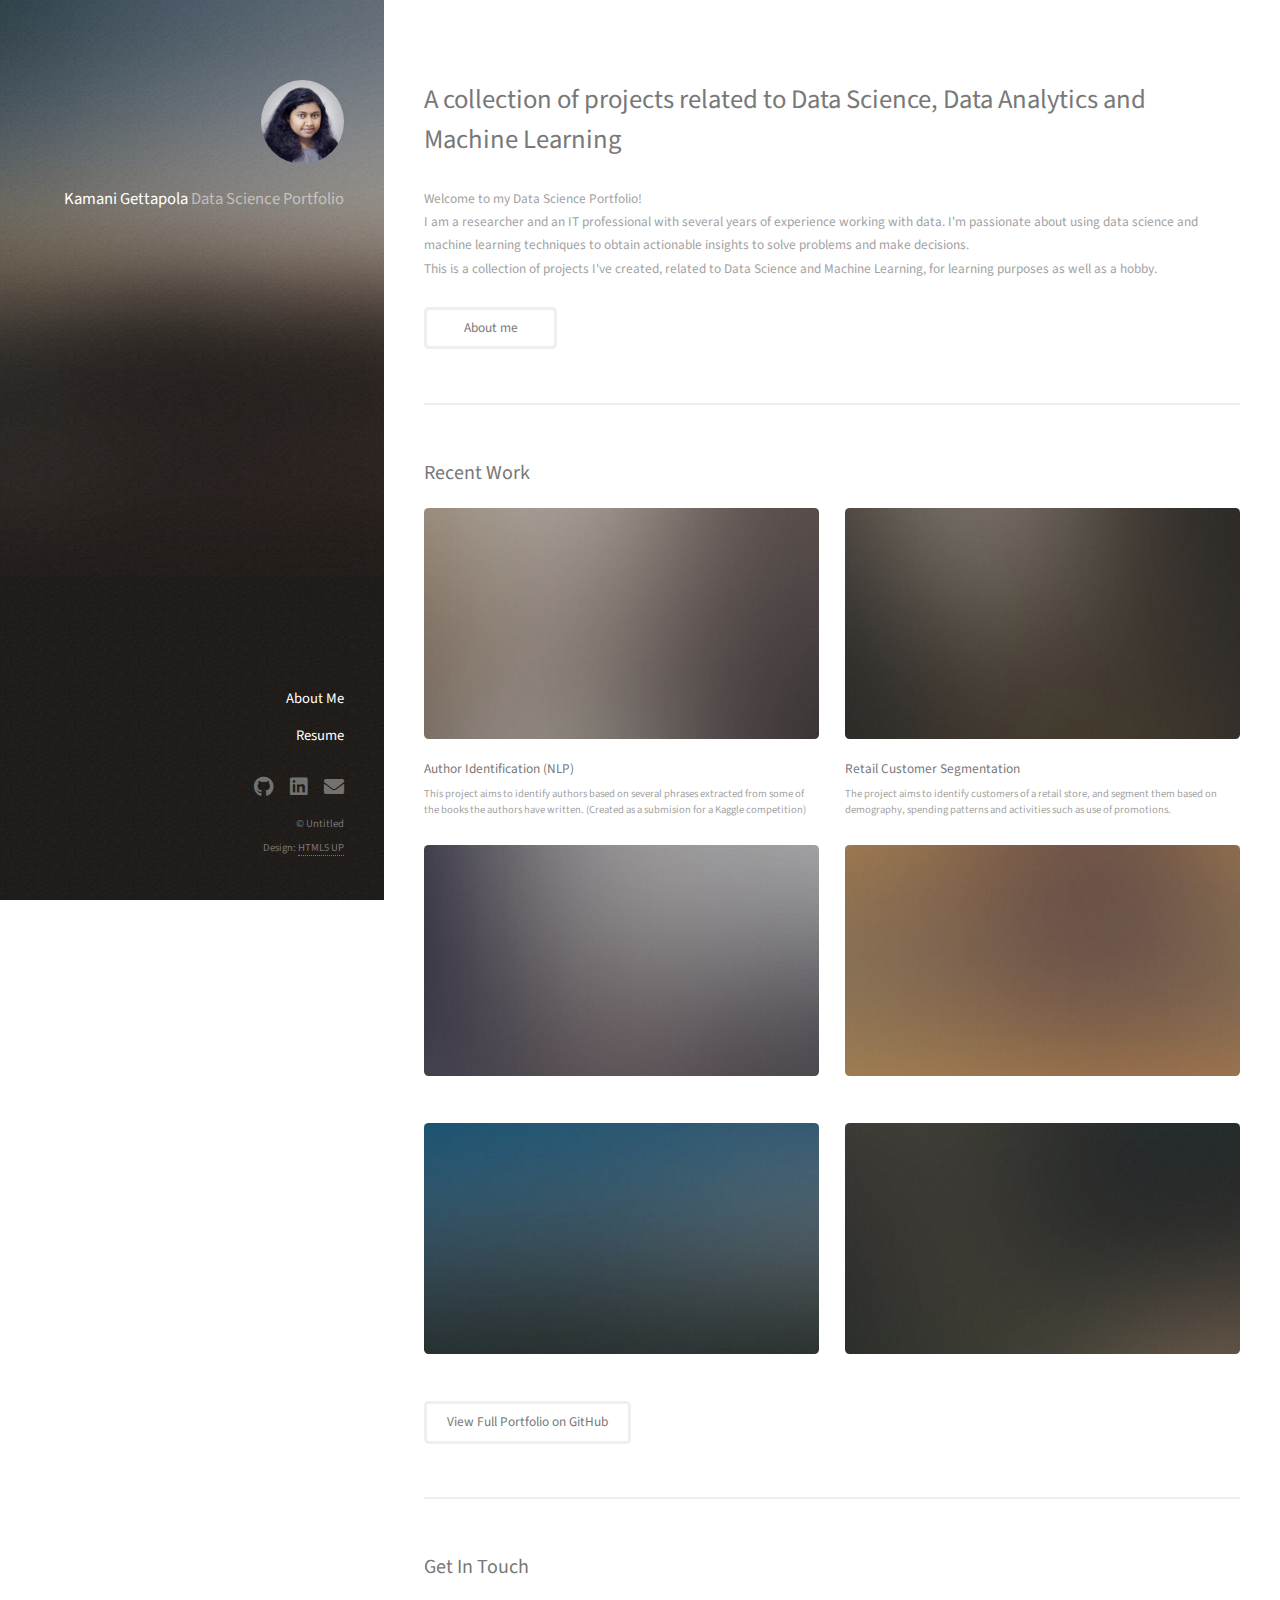
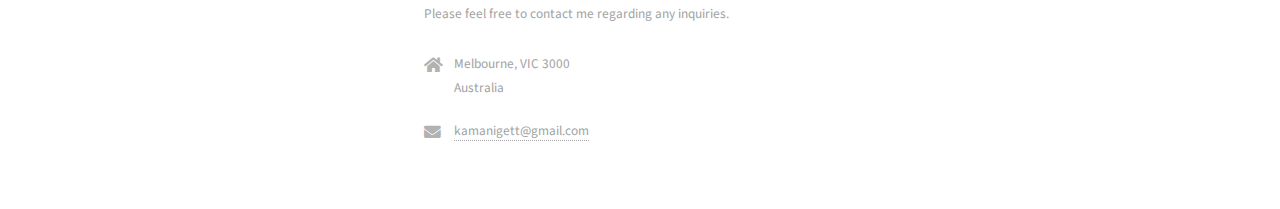
==== commit c0a3a923: "update placeholders" ====
--- a/index.html
+++ b/index.html
@@ -68,26 +68,26 @@
 
 				<article class="col-6 col-12-xsmall work-item">
 					<a href = "" class="image fit thumb"><img src="images/thumbs/03.jpg" alt="" /></a>
-					<h3>Tortor metus commodo</h3>
-					<p>Lorem ipsum dolor sit amet nisl sed nullam feugiat.</p>
+					<h3></h3>
+					<p></p>
 				</article>
 
 				<article class="col-6 col-12-xsmall work-item">
 					<a href=" " class="image fit thumb"><img src="images/thumbs/04.jpg" alt="" /></a>
-					<h3>Quam neque phasellus</h3>
-					<p>Lorem ipsum dolor sit amet nisl sed nullam feugiat.</p>
+					<h3></h3>
+					<p></p>
 				</article>
 
 				<article class="col-6 col-12-xsmall work-item">
 					<a href=" " class="image fit thumb"><img src="images/thumbs/05.jpg" alt="" /></a>
-					<h3>Nunc enim commodo aliquet</h3>
-					<p>Lorem ipsum dolor sit amet nisl sed nullam feugiat.</p>
+					<h3></h3>
+					<p></p>
 				</article>
 
 				<article class="col-6 col-12-xsmall work-item">
 					<a href=" " class="image fit thumb"><img src="images/thumbs/06.jpg" alt="" /></a>
-					<h3>Risus ornare lacinia</h3>
-					<p>Lorem ipsum dolor sit amet nisl sed nullam feugiat.</p>
+					<h3></h3>
+					<p></p>
 				</article>
 
 			</div>
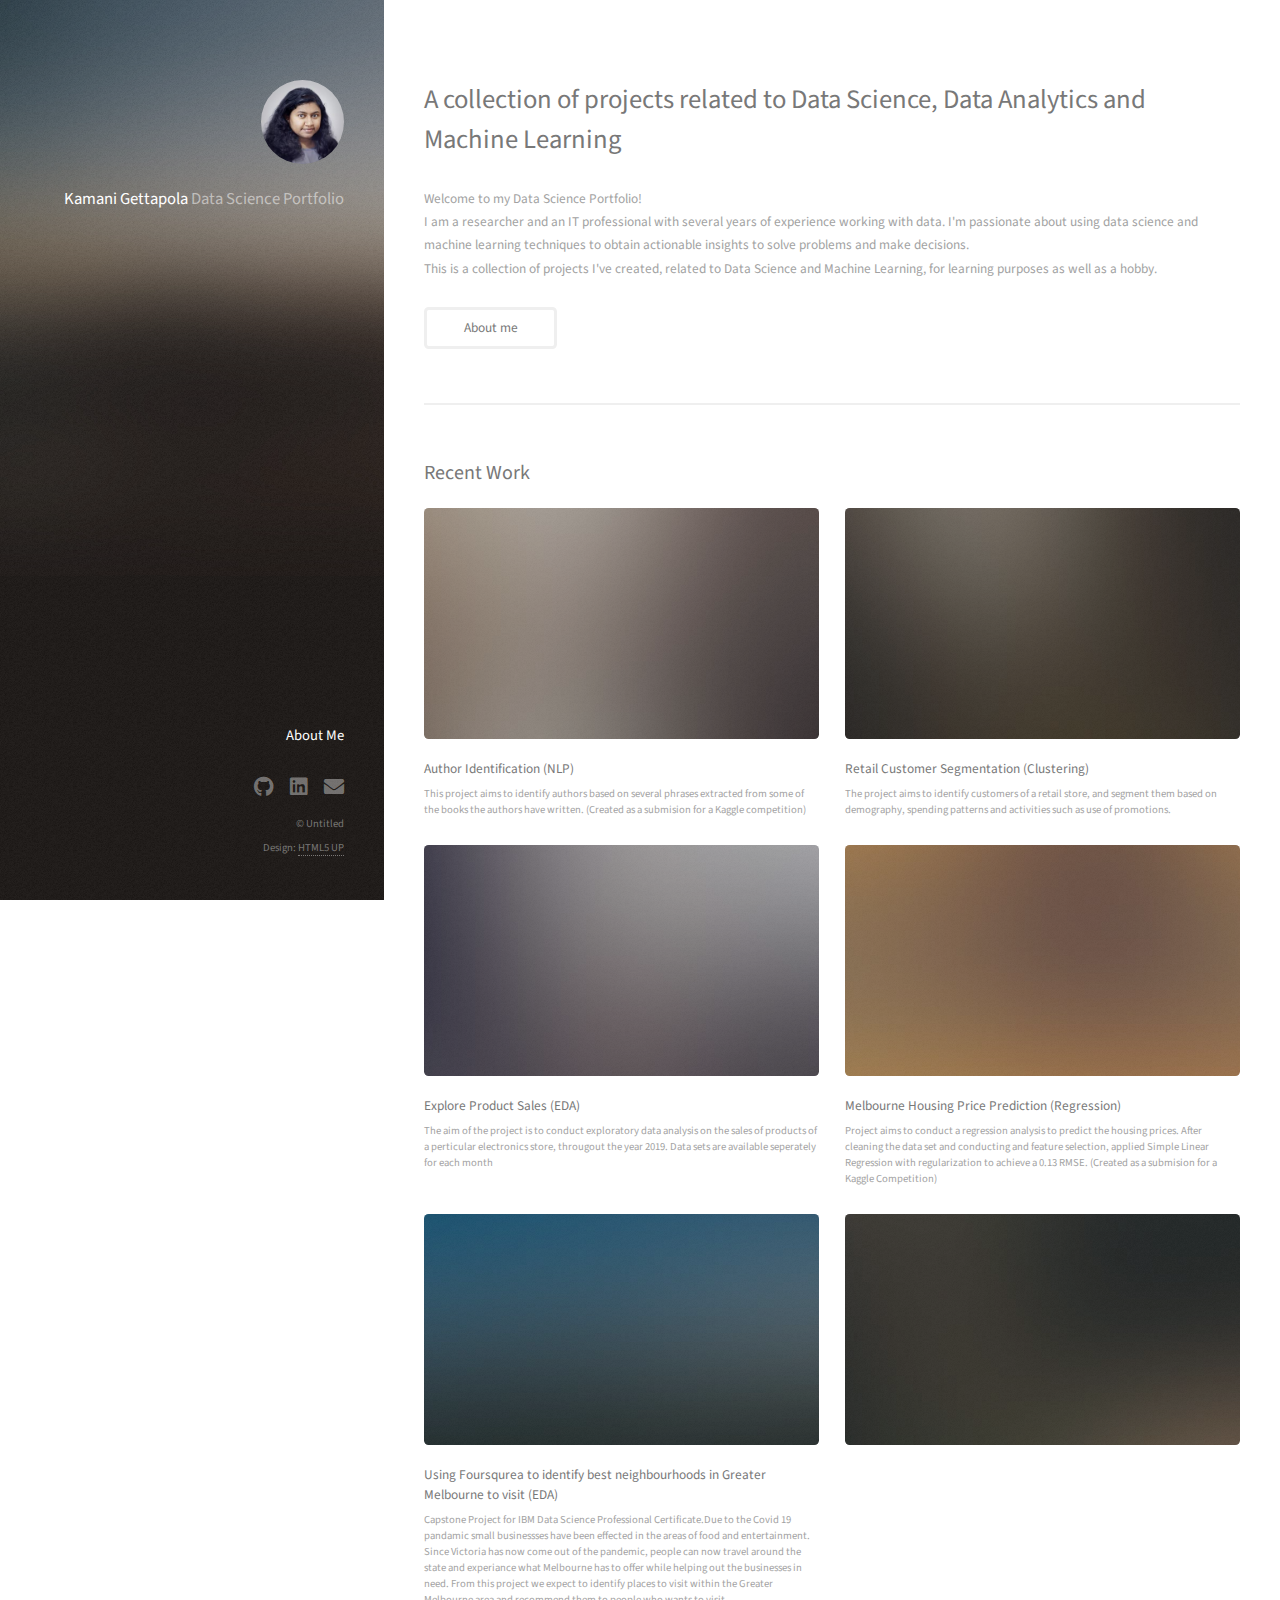
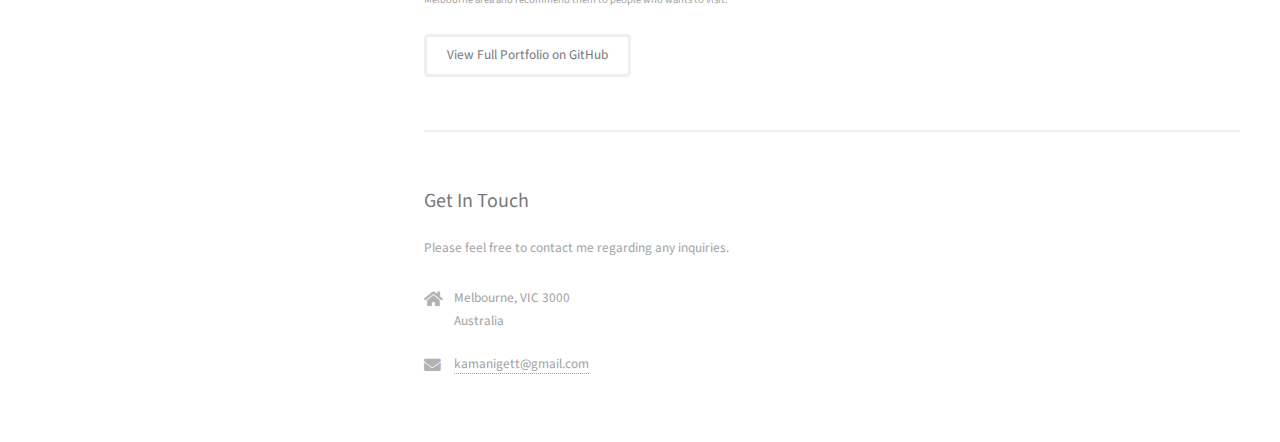
==== commit e82acf2e: "add changes" ====
--- a/index.html
+++ b/index.html
@@ -25,7 +25,7 @@
 		</div>
 		<div>
 			<a href="about.html"><h4>About Me</h4></a>
-			<a href="resume.html"><h4>Resume</h4></a>
+			
 		</div>
 	</header>
 
@@ -44,7 +44,7 @@
 			</p>
 			
 			<ul class="actions">
-				 <li><a href="#" class="button" onclick="location.href = './resume.html';">About me</a></li>
+				 <li><a href="#" class="button" onclick="location.href = 'about.html';">About me</a></li>
 			</ul>
 			 
 		</section>
@@ -61,31 +61,33 @@
 				</article>
 
 				<article class="col-6 col-12-xsmall work-item">
-					<a href = "https://github.com/KIGet/Portfolio/blob/main/Projects/Customer%20Segmentation/CustomerSegmentation.ipynb" class="image fit thumb"><img src="images/thumbs/02.jpg" alt=""/></a>
-					<h3>Retail Customer Segmentation </h3>
+					<a href = "https://nbviewer.org/github/KIGet/Portfolio/blob/main/Projects/Customer%20Segmentation/CustomerSegmentation.ipynb" class="image fit thumb"><img src="images/thumbs/02.jpg" alt=""/></a>
+					<h3>Retail Customer Segmentation (Clustering)</h3>
 					<p>The project aims to identify customers of a retail store, and segment them based on demography, spending patterns and activities such as use of promotions.</p>
 				</article>
 
 				<article class="col-6 col-12-xsmall work-item">
-					<a href = "" class="image fit thumb"><img src="images/thumbs/03.jpg" alt="" /></a>
-					<h3></h3>
-					<p></p>
-				</article>
-
-				<article class="col-6 col-12-xsmall work-item">
-					<a href=" " class="image fit thumb"><img src="images/thumbs/04.jpg" alt="" /></a>
-					<h3></h3>
-					<p></p>
-				</article>
-
-				<article class="col-6 col-12-xsmall work-item">
-					<a href=" " class="image fit thumb"><img src="images/thumbs/05.jpg" alt="" /></a>
-					<h3></h3>
-					<p></p>
-				</article>
-
-				<article class="col-6 col-12-xsmall work-item">
-					<a href=" " class="image fit thumb"><img src="images/thumbs/06.jpg" alt="" /></a>
+					<a href = "https://nbviewer.org/github/KIGet/Portfolio/blob/main/Projects/Product%20Sales%20Data/Analyze%20Product%20Sales%20Data.ipynb" class="image fit thumb"><img src="images/thumbs/03.jpg" alt="" /></a>
+					<h3>Explore Product Sales (EDA)</h3>
+					<p>The aim of the project is to conduct exploratory data analysis on the sales of products of a perticular electronics store, througout the year 2019. Data sets are available seperately for each month</p>
+				</article>
+
+				<article class="col-6 col-12-xsmall work-item">
+					<a href="https://www.kaggle.com/kigett/housing-price-advregression" class="image fit thumb"><img src="images/thumbs/04.jpg" alt="" /></a>
+					<h3>Melbourne Housing Price Prediction (Regression)</h3>
+					<p> Project aims to conduct a regression analysis to predict the housing prices. After cleaning the data set and conducting and feature selection, applied Simple Linear Regression with regularization to achieve a 0.13 RMSE. (Created as a submision for a Kaggle Competition) </p>
+				</article>
+
+				
+				<article class="col-6 col-12-xsmall work-item">
+					<a href="https://nbviewer.org/github/KIGet/IBM_DataScience_Capstone/blob/main/Capstone_Project_Final.ipynb" class="image fit thumb"><img src="images/thumbs/05.jpg" alt="" /></a>
+					<h3>Using Foursqurea to identify best neighbourhoods in Greater Melbourne to visit (EDA) </h3>
+					<p>Capstone Project for IBM Data Science Professional Certificate.Due to the Covid 19 pandamic small businessses have been effected in the areas of food and entertainment. Since Victoria has now come out of the pandemic, people can now travel around the state and experiance what Melbourne has to offer while helping out the businesses in need.
+						From this project we expect to identify places to visit within the Greater Melbourne area and recommend them to people who wants to visit. </p>
+				</article>
+
+				<article class="col-6 col-12-xsmall work-item">
+					<a href="" class="image fit thumb"><img src="images/thumbs/06.jpg" alt="" /></a>
 					<h3></h3>
 					<p></p>
 				</article>
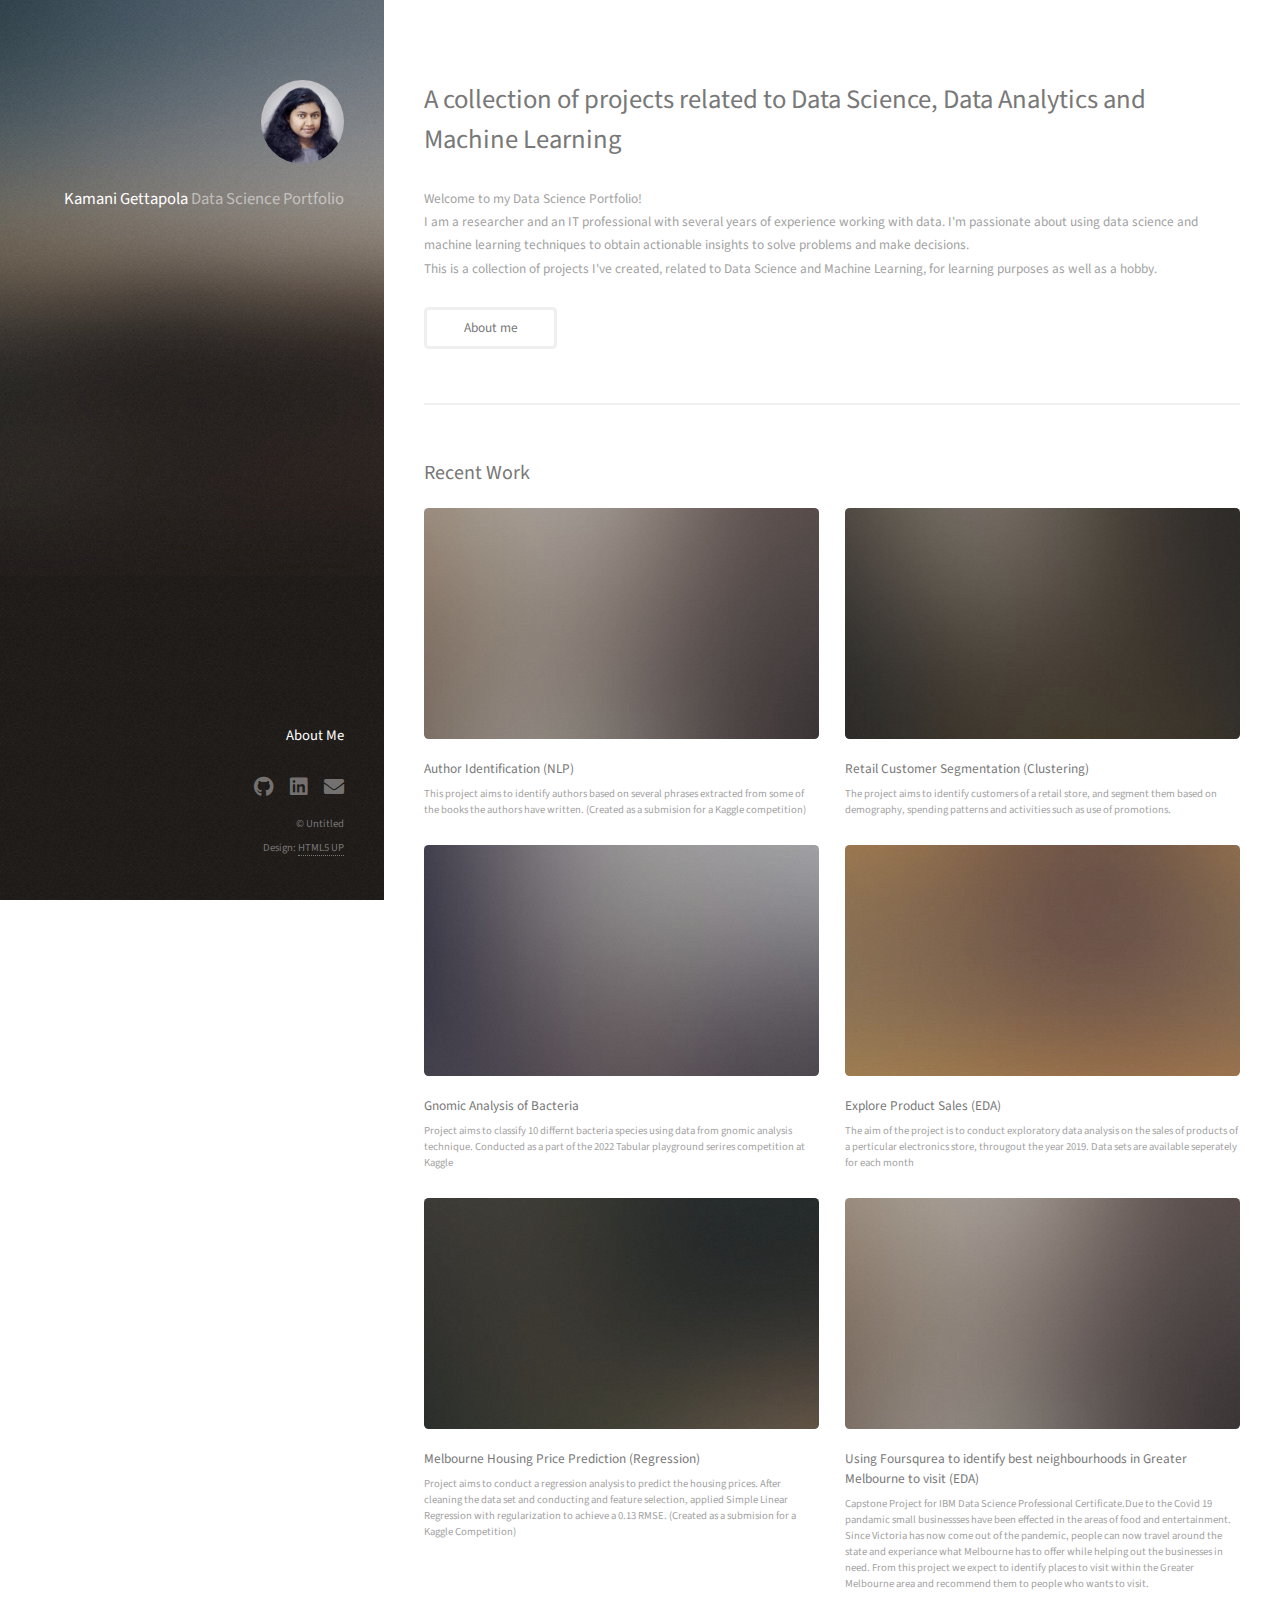
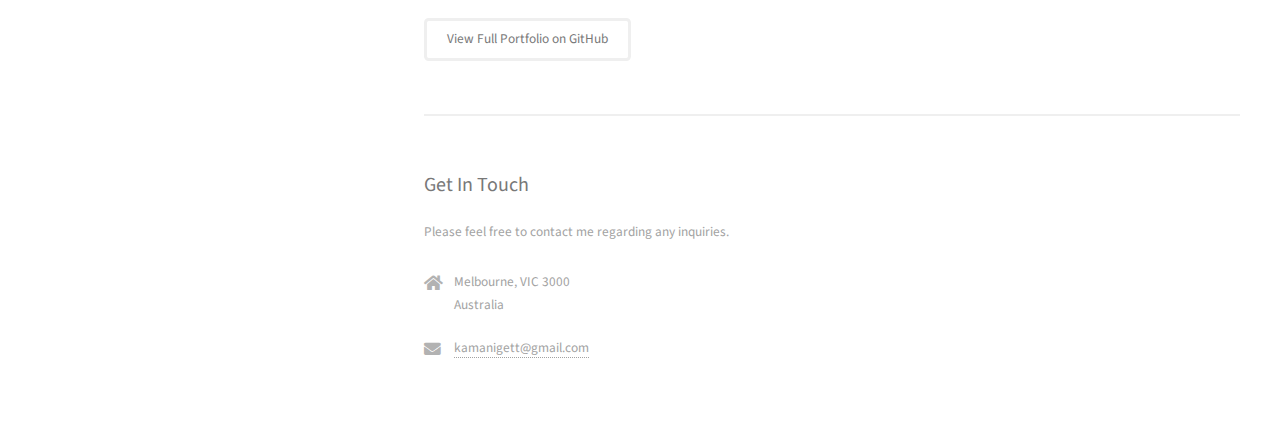
==== commit bdbc27c5: "add new project" ====
--- a/index.html
+++ b/index.html
@@ -7,7 +7,7 @@
 <html>
 
 <head>
-	<title>Strata by HTML5 UP</title>
+	<title>K Gett Portfolio</title>
 	<meta charset="utf-8" />
 	<meta name="viewport" content="width=device-width, initial-scale=1, user-scalable=no" />
 	<link rel="stylesheet" href="assets/css/main.css" />
@@ -61,36 +61,39 @@
 				</article>
 
 				<article class="col-6 col-12-xsmall work-item">
-					<a href = "https://nbviewer.org/github/KIGet/Portfolio/blob/main/Projects/Customer%20Segmentation/CustomerSegmentation.ipynb" class="image fit thumb"><img src="images/thumbs/02.jpg" alt=""/></a>
+					<a href = "https://nbviewer.org/github/KIGet/Portfolio/blob/main/Projects/Customer%20Segmentation/CustomerSegmentation.ipynb?flush_cache=true" class="image fit thumb"><img src="images/thumbs/02.jpg" alt=""/></a>
 					<h3>Retail Customer Segmentation (Clustering)</h3>
 					<p>The project aims to identify customers of a retail store, and segment them based on demography, spending patterns and activities such as use of promotions.</p>
 				</article>
 
 				<article class="col-6 col-12-xsmall work-item">
-					<a href = "https://nbviewer.org/github/KIGet/Portfolio/blob/main/Projects/Product%20Sales%20Data/Analyze%20Product%20Sales%20Data.ipynb" class="image fit thumb"><img src="images/thumbs/03.jpg" alt="" /></a>
+					<a href="https://www.kaggle.com/kigett/genomic-analysis-of-bacteria" class="image fit thumb"><img src="images/thumbs/03.jpg" alt="" /></a>
+					<h3>Gnomic Analysis of Bacteria</h3>
+					<p>Project aims to classify 10 differnt bacteria species using data from gnomic analysis technique. Conducted as a part of the 2022 Tabular playground serires competition at Kaggle</p>
+				</article>
+
+				<article class="col-6 col-12-xsmall work-item">
+					<a href = "https://nbviewer.org/github/KIGet/Portfolio/blob/main/Projects/Product%20Sales%20Data/Analyze%20Product%20Sales%20Data.ipynb?flush_cache=true" class="image fit thumb"><img src="images/thumbs/04.jpg" alt="" /></a>
 					<h3>Explore Product Sales (EDA)</h3>
 					<p>The aim of the project is to conduct exploratory data analysis on the sales of products of a perticular electronics store, througout the year 2019. Data sets are available seperately for each month</p>
 				</article>
 
-				<article class="col-6 col-12-xsmall work-item">
-					<a href="https://www.kaggle.com/kigett/housing-price-advregression" class="image fit thumb"><img src="images/thumbs/04.jpg" alt="" /></a>
+				
+				<article class="col-6 col-12-xsmall work-item">
+					<a href="https://www.kaggle.com/kigett/housing-price-advregression" class="image fit thumb"><img src="images/thumbs/06.jpg" alt="" /></a>
 					<h3>Melbourne Housing Price Prediction (Regression)</h3>
 					<p> Project aims to conduct a regression analysis to predict the housing prices. After cleaning the data set and conducting and feature selection, applied Simple Linear Regression with regularization to achieve a 0.13 RMSE. (Created as a submision for a Kaggle Competition) </p>
 				</article>
 
 				
 				<article class="col-6 col-12-xsmall work-item">
-					<a href="https://nbviewer.org/github/KIGet/IBM_DataScience_Capstone/blob/main/Capstone_Project_Final.ipynb" class="image fit thumb"><img src="images/thumbs/05.jpg" alt="" /></a>
+					<a href="https://nbviewer.org/github/KIGet/IBM_DataScience_Capstone/blob/main/Capstone_Project_Final.ipynb?flush_cache=true" class="image fit thumb"><img src="images/thumbs/01.jpg" alt="" /></a>
 					<h3>Using Foursqurea to identify best neighbourhoods in Greater Melbourne to visit (EDA) </h3>
 					<p>Capstone Project for IBM Data Science Professional Certificate.Due to the Covid 19 pandamic small businessses have been effected in the areas of food and entertainment. Since Victoria has now come out of the pandemic, people can now travel around the state and experiance what Melbourne has to offer while helping out the businesses in need.
 						From this project we expect to identify places to visit within the Greater Melbourne area and recommend them to people who wants to visit. </p>
 				</article>
 
-				<article class="col-6 col-12-xsmall work-item">
-					<a href="" class="image fit thumb"><img src="images/thumbs/06.jpg" alt="" /></a>
-					<h3></h3>
-					<p></p>
-				</article>
+				
 
 			</div>
 			<ul class="actions">
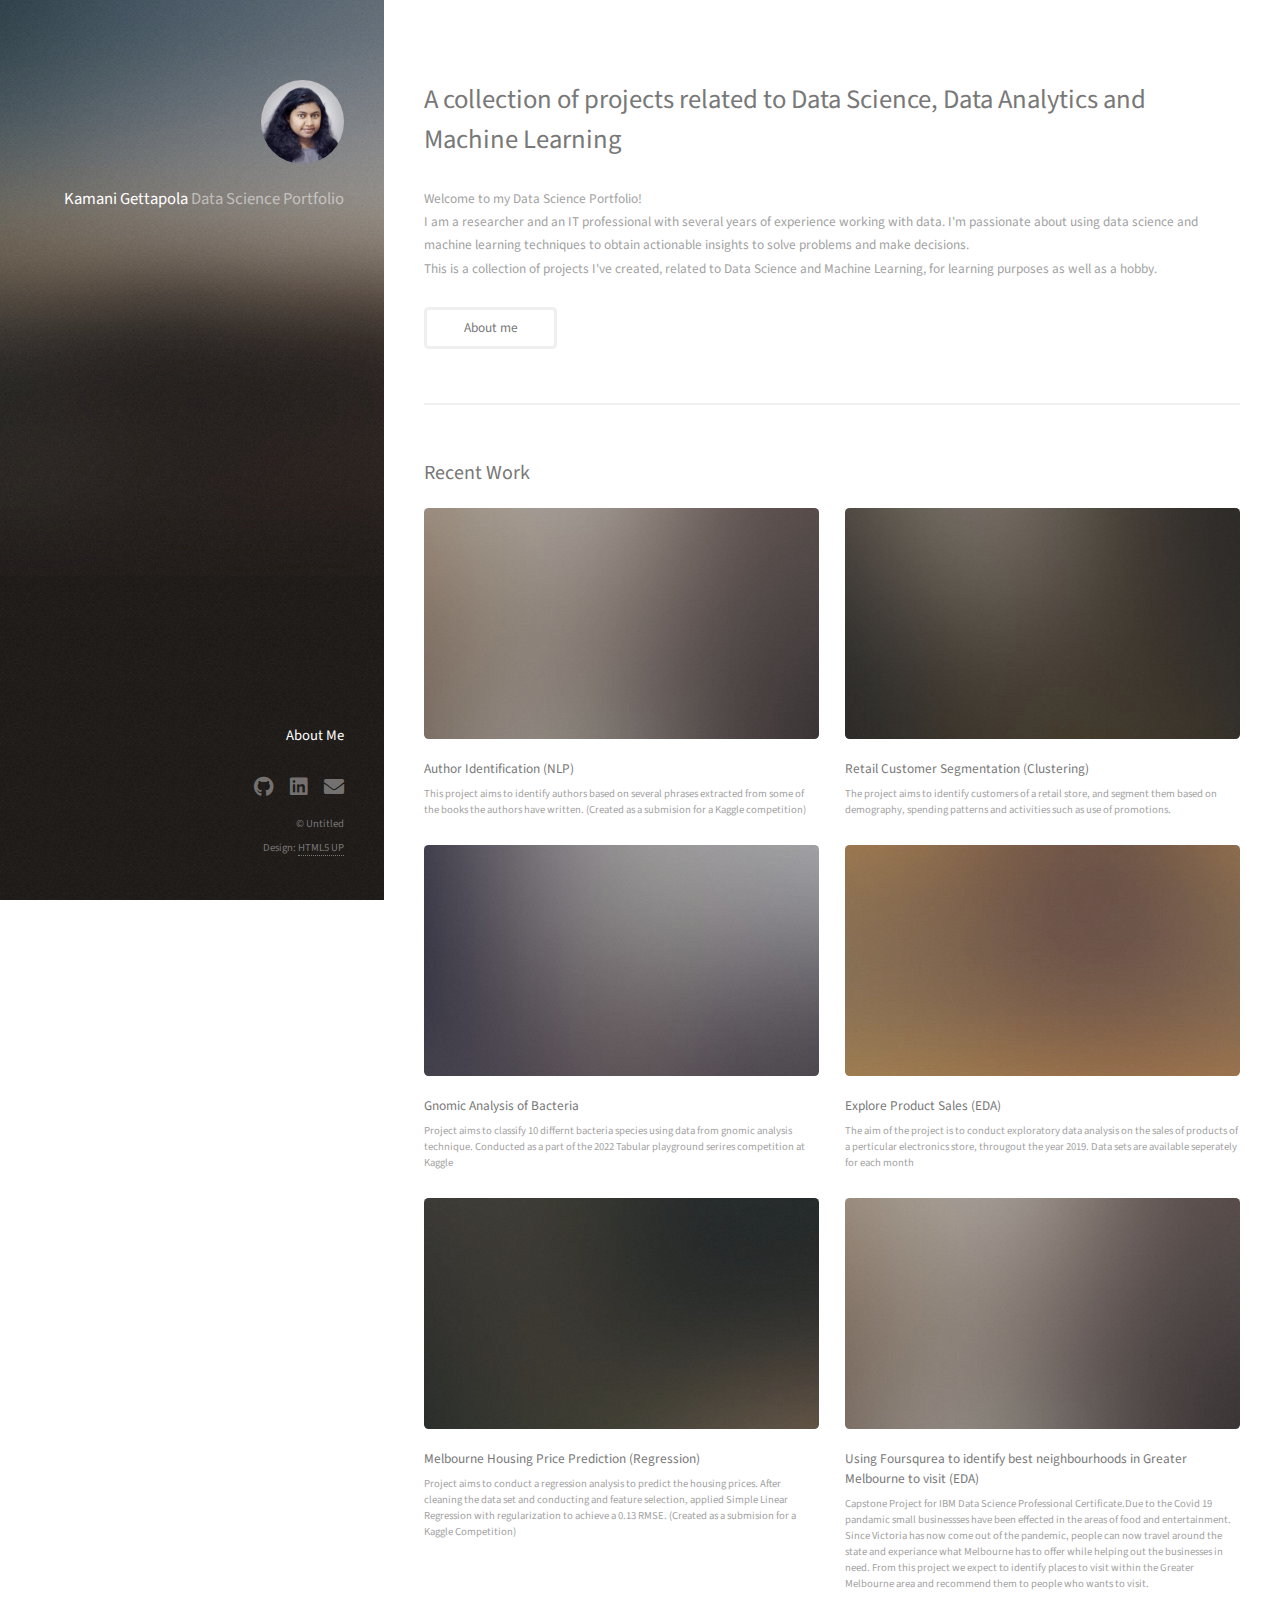
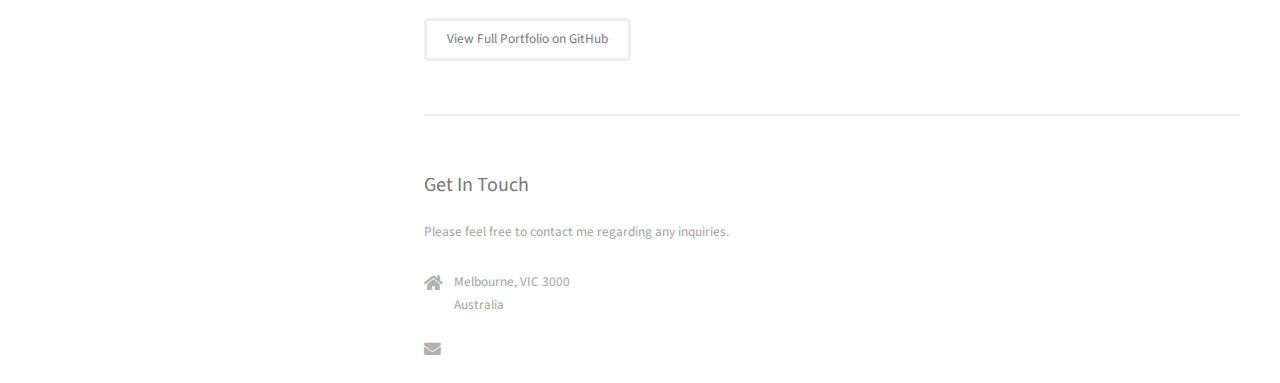
==== commit f88c6048: "update email" ====
--- a/index.html
+++ b/index.html
@@ -122,7 +122,7 @@
 						-->
 						<li>
 							<h3 class="icon solid fa-envelope"><span class="label">Email</span></h3>
-							<a href="#">kamanigett@gmail.com</a>
+							<a href="#"></a>
 						</li>
 					</ul>
 				</div>
@@ -474,4 +474,4 @@
 
 </body>
 
-</html>+</html>
